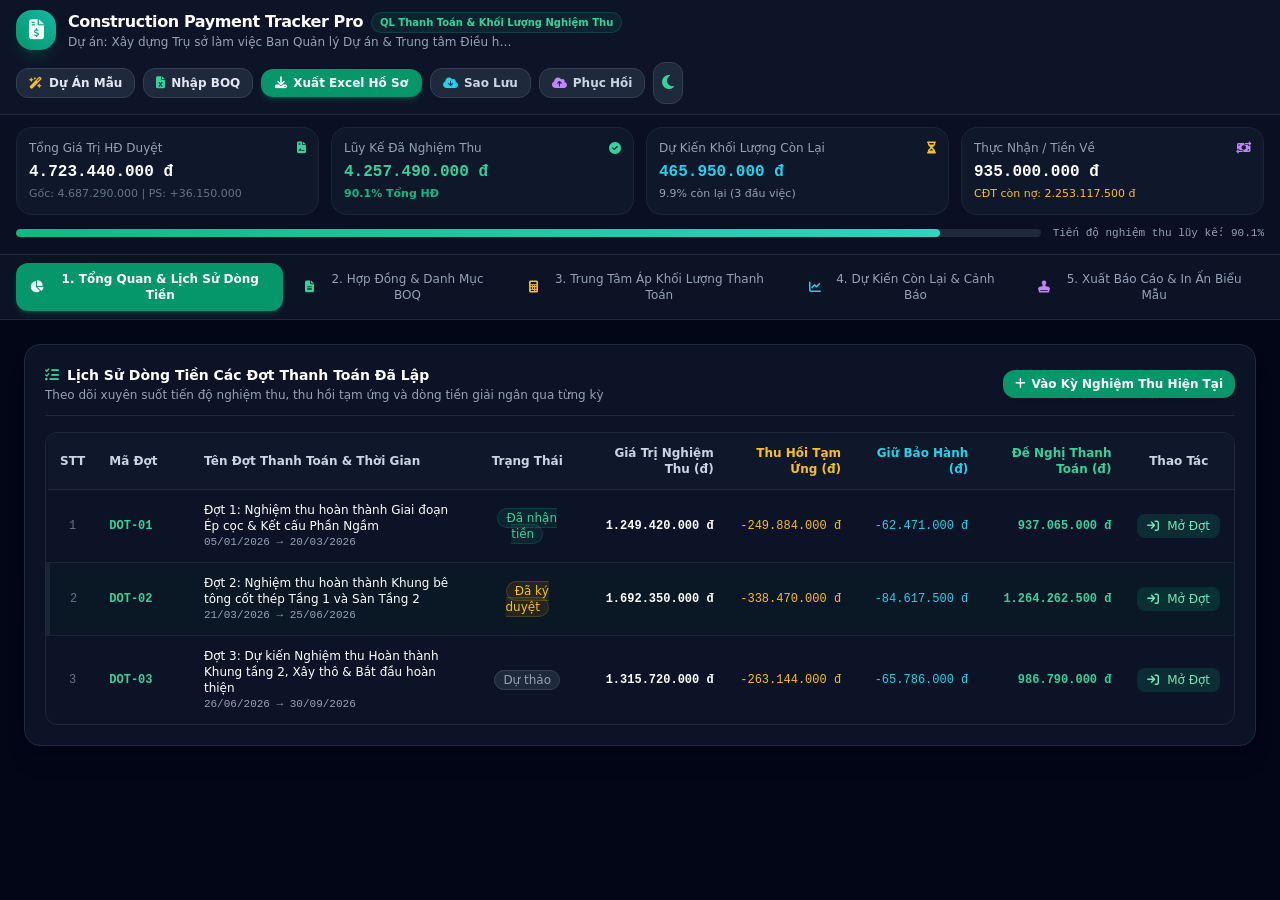
==== frontend/index.html @ e92fc6bf "Khoi tao ung dung Construction Payment Tracker Pro" ====
<!DOCTYPE html>
<html lang="vi" class="dark">
<head>
  <meta charset="UTF-8">
  <meta name="viewport" content="width=device-width, initial-scale=1.0">
  <title>Construction Payment Tracker Pro - Quản Lý Thanh Toán & Khối Lượng Nghiệm Thu</title>
  
  <!-- Offline Tailwind CSS -->
  <script src="./libs/tailwind.js"></script>
  <script>
    if (typeof tailwind !== 'undefined') {
      tailwind.config = {
        darkMode: 'class',
        theme: {
          extend: {
            colors: {
              brand: { 50: '#ecfdf5', 500: '#10b981', 600: '#059669', 700: '#047857' }
            }
          }
        }
      }
    }
  </script>

  <!-- Offline Font Awesome Icons -->
  <link rel="stylesheet" href="./libs/fontawesome/all.min.css">

  <!-- Offline SheetJS Library -->
  <script src="./libs/xlsx.full.min.js"></script>

  <!-- Custom Stylesheet -->
  <link rel="stylesheet" href="./css/style.css">
</head>
<body class="bg-slate-950 text-slate-100 min-h-screen flex flex-col font-sans antialiased selection:bg-emerald-500 selection:text-white">

  <!-- TOP HEADER -->
  <header class="bg-slate-900/90 border-b border-slate-800 px-4 py-2.5 flex flex-wrap items-center justify-between gap-3 sticky top-0 z-40 backdrop-blur-md">
    
    <!-- Left: Brand & Active Project -->
    <div class="flex items-center gap-3">
      <div class="w-10 h-10 rounded-2xl bg-gradient-to-tr from-emerald-600 to-teal-500 flex items-center justify-center text-white shadow-lg shadow-emerald-600/20">
        <i class="fa-solid fa-file-invoice-dollar text-xl"></i>
      </div>
      <div>
        <div class="flex items-center gap-2">
          <h1 class="text-sm sm:text-base font-extrabold text-white tracking-tight">Construction Payment Tracker Pro</h1>
          <span class="text-[10px] font-bold px-2 py-0.5 rounded-full bg-emerald-500/10 text-emerald-400 border border-emerald-500/20">QL Thanh Toán & Khối Lượng Nghiệm Thu</span>
        </div>
        <p id="header-project-name" class="text-xs text-slate-400 truncate max-w-xs sm:max-w-md">Dự án: Xây dựng Trụ sở làm việc Cơ quan 5 tầng</p>
      </div>
    </div>

    <!-- Right: Quick Actions -->
    <div class="flex items-center gap-2">
      <!-- Demo Data Reset -->
      <button id="btn-reset-demo" class="flex items-center gap-1.5 px-3 py-1.5 rounded-xl bg-slate-800 hover:bg-slate-700 text-slate-200 text-xs font-semibold border border-slate-700 transition" title="Nạp lại dự án mẫu chuẩn">
        <i class="fa-solid fa-wand-magic-sparkles text-amber-400"></i>
        <span class="hidden sm:inline">Dự Án Mẫu</span>
      </button>

      <!-- Import BOQ Excel -->
      <input type="file" id="input-boq-file" accept=".xlsx, .xls, .csv" class="hidden">
      <label for="input-boq-file" id="btn-open-boq" class="flex items-center gap-1.5 px-3 py-1.5 rounded-xl bg-slate-800 hover:bg-slate-700 text-slate-200 text-xs font-semibold border border-slate-700 transition cursor-pointer" title="Nạp BOQ từ Excel">
        <i class="fa-solid fa-file-excel text-emerald-400"></i>
        <span>Nhập BOQ</span>
      </label>

      <!-- Export Multi-Sheet Excel -->
      <button id="btn-export-full-excel" class="flex items-center gap-1.5 px-3.5 py-1.5 rounded-xl bg-emerald-600 hover:bg-emerald-500 text-white text-xs font-bold shadow-md shadow-emerald-600/25 transition" title="Xuất toàn bộ báo cáo thanh toán ra Excel đa sheet">
        <i class="fa-solid fa-download"></i>
        <span>Xuất Excel Hồ Sơ</span>
      </button>

      <!-- Backup JSON -->
      <button id="btn-backup-json" class="flex items-center gap-1.5 px-3 py-1.5 rounded-xl bg-slate-800 hover:bg-slate-700 text-slate-300 text-xs font-semibold border border-slate-700 transition" title="Sao lưu toàn bộ dữ liệu ra file JSON">
        <i class="fa-solid fa-cloud-arrow-down text-cyan-400"></i>
        <span class="hidden md:inline">Sao Lưu</span>
      </button>

      <!-- Restore JSON -->
      <input type="file" id="input-restore-json" accept=".json" class="hidden">
      <label for="input-restore-json" class="flex items-center gap-1.5 px-3 py-1.5 rounded-xl bg-slate-800 hover:bg-slate-700 text-slate-300 text-xs font-semibold border border-slate-700 transition cursor-pointer" title="Khôi phục dữ liệu từ file JSON">
        <i class="fa-solid fa-cloud-arrow-up text-purple-400"></i>
        <span class="hidden md:inline">Phục Hồi</span>
      </label>

      <!-- Theme Toggle -->
      <button id="btn-theme-toggle" class="p-2 rounded-xl bg-slate-800 border border-slate-700 text-slate-300 hover:text-white transition">
        <i id="theme-icon" class="fa-solid fa-moon text-emerald-400"></i>
      </button>
    </div>
  </header>

  <!-- KPI SUMMARY STRIP (ALWAYS VISIBLE FOR QUICK DECISION MAKING) -->
  <div class="bg-slate-900/60 border-b border-slate-800 px-4 py-3">
    <div class="max-w-[1600px] mx-auto grid grid-cols-2 md:grid-cols-4 gap-3 text-xs">
      
      <!-- KPI 1 -->
      <div class="p-3 rounded-2xl bg-slate-900 border border-slate-800/80">
        <div class="text-slate-400 flex items-center justify-between">
          <span>Tổng Giá Trị HĐ Duyệt</span>
          <i class="fa-solid fa-file-contract text-emerald-400"></i>
        </div>
        <div id="kpi-contract-total" class="text-sm sm:text-base font-extrabold text-white mt-1 font-mono">0 đ</div>
        <div id="kpi-contract-sub" class="text-[11px] text-slate-500 mt-0.5 truncate">Gốc: 0 | PS: 0</div>
      </div>

      <!-- KPI 2 -->
      <div class="p-3 rounded-2xl bg-slate-900 border border-slate-800/80">
        <div class="text-slate-400 flex items-center justify-between">
          <span>Lũy Kế Đã Nghiệm Thu</span>
          <i class="fa-solid fa-circle-check text-emerald-400"></i>
        </div>
        <div id="kpi-accepted-total" class="text-sm sm:text-base font-extrabold text-emerald-400 mt-1 font-mono">0 đ</div>
        <div id="kpi-accepted-pct" class="text-[11px] text-emerald-500 font-semibold mt-0.5">0.0% Tổng HĐ</div>
      </div>

      <!-- KPI 3 -->
      <div class="p-3 rounded-2xl bg-slate-900 border border-slate-800/80">
        <div class="text-slate-400 flex items-center justify-between">
          <span>Dự Kiến Khối Lượng Còn Lại</span>
          <i class="fa-solid fa-hourglass-half text-amber-400"></i>
        </div>
        <div id="kpi-remaining-total" class="text-sm sm:text-base font-extrabold text-cyan-400 mt-1 font-mono">0 đ</div>
        <div id="kpi-remaining-sub" class="text-[11px] text-slate-400 mt-0.5">0% còn lại</div>
      </div>

      <!-- KPI 4 -->
      <div class="p-3 rounded-2xl bg-slate-900 border border-slate-800/80">
        <div class="text-slate-400 flex items-center justify-between">
          <span>Thực Nhận / Tiền Về</span>
          <i class="fa-solid fa-money-bill-transfer text-purple-400"></i>
        </div>
        <div id="kpi-paid-total" class="text-sm sm:text-base font-extrabold text-white mt-1 font-mono">0 đ</div>
        <div id="kpi-debt-sub" class="text-[11px] text-amber-400 font-medium mt-0.5 truncate">CĐT còn nợ: 0 đ</div>
      </div>

    </div>

    <!-- Progress bar -->
    <div class="max-w-[1600px] mx-auto mt-2.5 flex items-center gap-3">
      <div class="flex-1 bg-slate-800 rounded-full h-2 overflow-hidden">
        <div id="progress-bar-accepted" class="bg-gradient-to-r from-emerald-500 to-teal-400 h-2 rounded-full transition-all duration-500" style="width: 0%"></div>
      </div>
      <span id="progress-bar-text" class="text-[11px] font-mono text-slate-400 whitespace-nowrap">Tiến độ nghiệm thu: 0.0%</span>
    </div>
  </div>

  <!-- NAVIGATION TABS -->
  <nav class="bg-slate-900/80 border-b border-slate-800 px-4 py-2 flex items-center gap-2 overflow-x-auto text-xs font-medium sticky top-[57px] z-30 backdrop-blur-md">
    <button class="nav-tab active px-3.5 py-2 rounded-xl flex items-center gap-2 bg-emerald-600 text-white font-bold shadow-md shadow-emerald-600/25 transition" data-tab="tab-dashboard">
      <i class="fa-solid fa-chart-pie"></i>
      <span>1. Tổng Quan & Lịch Sử Dòng Tiền</span>
    </button>
    <button class="nav-tab px-3.5 py-2 rounded-xl text-slate-400 hover:text-white flex items-center gap-2 transition hover:bg-slate-800" data-tab="tab-contract">
      <i class="fa-solid fa-file-lines text-emerald-400"></i>
      <span>2. Hợp Đồng & Danh Mục BOQ</span>
    </button>
    <button class="nav-tab px-3.5 py-2 rounded-xl text-slate-400 hover:text-white flex items-center gap-2 transition hover:bg-slate-800" data-tab="tab-payment">
      <i class="fa-solid fa-calculator text-amber-400"></i>
      <span>3. Trung Tâm Áp Khối Lượng Thanh Toán</span>
    </button>
    <button class="nav-tab px-3.5 py-2 rounded-xl text-slate-400 hover:text-white flex items-center gap-2 transition hover:bg-slate-800" data-tab="tab-remaining">
      <i class="fa-solid fa-chart-line text-cyan-400"></i>
      <span>4. Dự Kiến Còn Lại & Cảnh Báo</span>
    </button>
    <button class="nav-tab px-3.5 py-2 rounded-xl text-slate-400 hover:text-white flex items-center gap-2 transition hover:bg-slate-800" data-tab="tab-export">
      <i class="fa-solid fa-stamp text-purple-400"></i>
      <span>5. Xuất Báo Cáo & In Ấn Biểu Mẫu</span>
    </button>
  </nav>

  <!-- MAIN TAB CONTENT CONTAINER -->
  <main class="flex-1 max-w-[1600px] w-full mx-auto p-4 sm:p-6 overflow-y-auto space-y-6">
    <!-- ==================== TAB 1: TỔNG QUAN & LỊCH SỬ DÒNG TIỀN ==================== -->
    <section id="tab-dashboard" class="tab-content space-y-6">
      <div class="p-5 rounded-2xl bg-slate-900/80 border border-slate-800 shadow-xl space-y-4">
        <div class="flex flex-col sm:flex-row sm:items-center justify-between gap-3 border-b border-slate-800 pb-3">
          <div>
            <h2 class="text-sm font-bold text-white flex items-center gap-2">
              <i class="fa-solid fa-list-check text-emerald-400"></i>
              Lịch Sử Dòng Tiền Các Đợt Thanh Toán Đã Lập
            </h2>
            <p class="text-xs text-slate-400 mt-0.5">Theo dõi xuyên suốt tiến độ nghiệm thu, thu hồi tạm ứng và dòng tiền giải ngân qua từng kỳ</p>
          </div>
          <div class="flex items-center gap-2 text-xs">
            <button onclick="switchTab('tab-payment')" class="px-3 py-1.5 rounded-xl bg-emerald-600 hover:bg-emerald-500 text-white font-semibold transition flex items-center gap-1.5 shadow">
              <i class="fa-solid fa-plus"></i>
              <span>Vào Kỳ Nghiệm Thu Hiện Tại</span>
            </button>
          </div>
        </div>

        <div class="overflow-x-auto rounded-xl border border-slate-800">
          <table class="w-full text-left text-xs border-collapse">
            <thead class="bg-slate-900 text-slate-300 font-semibold border-b border-slate-800">
              <tr>
                <th class="p-3 text-center w-10">STT</th>
                <th class="p-3 w-24">Mã Đợt</th>
                <th class="p-3 min-w-[280px]">Tên Đợt Thanh Toán & Thời Gian</th>
                <th class="p-3 text-center w-28">Trạng Thái</th>
                <th class="p-3 text-right w-36">Giá Trị Nghiệm Thu (đ)</th>
                <th class="p-3 text-right w-32 text-amber-400">Thu Hồi Tạm Ứng (đ)</th>
                <th class="p-3 text-right w-32 text-cyan-400">Giữ Bảo Hành (đ)</th>
                <th class="p-3 text-right w-36 text-emerald-400 font-bold">Đề Nghị Thanh Toán (đ)</th>
                <th class="p-3 text-center w-28">Thao Tác</th>
              </tr>
            </thead>
            <tbody id="dashboard-milestones-body" class="divide-y divide-slate-800/80 text-slate-200">
              <!-- Rendered dynamically -->
            </tbody>
          </table>
        </div>
      </div>
    </section>

    <!-- ==================== TAB 2: HỢP ĐỒNG & DANH MỤC BOQ ==================== -->
    <section id="tab-contract" class="tab-content space-y-6 hidden">
      
      <!-- Project Info Card -->
      <div class="p-5 rounded-2xl bg-slate-900/80 border border-slate-800 shadow-xl space-y-4">
        <div class="flex items-center justify-between border-b border-slate-800 pb-3">
          <h2 class="text-sm font-bold text-white flex items-center gap-2">
            <i class="fa-solid fa-building-circle-check text-emerald-400"></i>
            Thông Tin Hợp Đồng & Điều Kiện Thanh Toán
          </h2>
          <span class="text-[11px] text-slate-400">Mẫu chuẩn theo Nghị định 99/2021/NĐ-CP & Quản lý HĐ Xây dựng</span>
        </div>

        <div class="grid grid-cols-1 md:grid-cols-2 lg:grid-cols-4 gap-4 text-xs">
          <div>
            <label class="block text-slate-400 mb-1">Tên Công Trình / Dự Án <span class="text-rose-400">*</span></label>
            <input type="text" id="proj-name" class="w-full bg-slate-800 border border-slate-700 rounded-xl px-3 py-2 text-white font-medium focus:outline-none focus:border-emerald-500">
          </div>
          <div>
            <label class="block text-slate-400 mb-1">Mã Dự Án / Mã Hiệu</label>
            <input type="text" id="proj-code" class="w-full bg-slate-800 border border-slate-700 rounded-xl px-3 py-2 text-white font-mono focus:outline-none focus:border-emerald-500">
          </div>
          <div>
            <label class="block text-slate-400 mb-1">Gói Thầu Thi Công</label>
            <input type="text" id="proj-package" class="w-full bg-slate-800 border border-slate-700 rounded-xl px-3 py-2 text-white focus:outline-none focus:border-emerald-500">
          </div>
          <div>
            <label class="block text-slate-400 mb-1">Chủ Đầu Tư / Ban QLDA</label>
            <input type="text" id="proj-investor" class="w-full bg-slate-800 border border-slate-700 rounded-xl px-3 py-2 text-white focus:outline-none focus:border-emerald-500">
          </div>
          <div>
            <label class="block text-slate-400 mb-1">Nhà Thầu Thi Công</label>
            <input type="text" id="proj-contractor" class="w-full bg-slate-800 border border-slate-700 rounded-xl px-3 py-2 text-white focus:outline-none focus:border-emerald-500">
          </div>
          <div>
            <label class="block text-slate-400 mb-1">Đơn Vị Tư Vấn Giám Sát</label>
            <input type="text" id="proj-supervision" class="w-full bg-slate-800 border border-slate-700 rounded-xl px-3 py-2 text-white focus:outline-none focus:border-emerald-500">
          </div>
          <div>
            <label class="block text-slate-400 mb-1">Số Hợp Đồng & Ngày Ký</label>
            <input type="text" id="proj-contract-no" class="w-full bg-slate-800 border border-slate-700 rounded-xl px-3 py-2 text-white font-medium focus:outline-none focus:border-emerald-500">
          </div>
          <div class="grid grid-cols-2 gap-2">
            <div>
              <label class="block text-slate-400 mb-1">% Tạm Ứng HĐ</label>
              <div class="relative">
                <input type="number" id="proj-advance-pct" class="w-full bg-slate-800 border border-slate-700 rounded-xl px-3 py-2 text-white font-mono focus:outline-none focus:border-emerald-500">
                <span class="absolute right-2.5 top-2 text-slate-500">%</span>
              </div>
            </div>
            <div>
              <label class="block text-slate-400 mb-1">% Giữ Bảo Hành</label>
              <div class="relative">
                <input type="number" id="proj-retention-pct" class="w-full bg-slate-800 border border-slate-700 rounded-xl px-3 py-2 text-white font-mono focus:outline-none focus:border-emerald-500">
                <span class="absolute right-2.5 top-2 text-slate-500">%</span>
              </div>
            </div>
          </div>
        </div>

        <div class="pt-2 border-t border-slate-800/80 grid grid-cols-1 md:grid-cols-2 gap-4 text-xs">
          <div>
            <label class="block text-slate-400 mb-1">Tổng Số Tiền Đã Tạm Ứng (VNĐ) - Dùng để theo dõi mức thu hồi còn lại:</label>
            <input type="number" id="proj-advance-amount" class="w-full bg-slate-800 border border-slate-700 rounded-xl px-3 py-2 text-amber-300 font-mono font-bold focus:outline-none focus:border-amber-500">
          </div>
          <div class="flex items-end">
            <p class="text-[11px] text-slate-400 italic">
              <i class="fa-solid fa-circle-info text-emerald-400 mr-1"></i> Số liệu được tự động lưu sau mỗi lần bạn chỉnh sửa.
            </p>
          </div>
        </div>
      </div>

      <!-- Drag & Drop Upload Excel BOQ -->
      <input type="file" id="input-boq-dropzone" accept=".xlsx, .xls, .csv" class="hidden">
      <label for="input-boq-dropzone" id="dropzone-boq" class="block p-5 rounded-2xl bg-gradient-to-r from-slate-900 to-slate-900/80 border-2 border-dashed border-slate-700 hover:border-emerald-500 transition shadow-lg text-center cursor-pointer group">
        <div class="flex items-center justify-center gap-3">
          <div class="w-10 h-10 rounded-xl bg-emerald-500/10 text-emerald-400 flex items-center justify-center group-hover:scale-110 transition pointer-events-none">
            <i class="fa-solid fa-file-excel text-xl"></i>
          </div>
          <div class="text-left pointer-events-none">
            <h3 class="text-xs sm:text-sm font-bold text-white">Nạp Danh Mục Dự Toán / Bảng Giá Hợp Đồng (BOQ) Từ File Excel</h3>
            <p class="text-[11px] text-slate-400">Bấm vào đây hoặc kéo thả file Excel (.xlsx, .xls, .csv) để tự động nhận diện cột</p>
          </div>
        </div>
      </label>

      <!-- BOQ Items Table Card -->
      <div class="p-5 rounded-2xl bg-slate-900/80 border border-slate-800 shadow-xl space-y-4">
        <div class="flex flex-col sm:flex-row sm:items-center justify-between gap-3">
          <div>
            <h2 class="text-sm font-bold text-white flex items-center gap-2">
              <i class="fa-solid fa-list-ol text-emerald-400"></i>
              Bảng Danh Mục Khối Lượng Hợp Đồng & Phát Sinh (BOQ)
            </h2>
            <p class="text-xs text-slate-400 mt-0.5">Bạn có thể chỉnh sửa trực tiếp tên, khối lượng và đơn giá ngay trong bảng</p>
          </div>

          <div class="flex items-center gap-2 text-xs">
            <button id="btn-add-boq-item" class="px-3.5 py-1.5 rounded-xl bg-emerald-600 hover:bg-emerald-500 text-white font-bold transition flex items-center gap-1.5 shadow-md shadow-emerald-600/20">
              <i class="fa-solid fa-plus"></i> Thêm Đầu Việc
            </button>
            <span class="px-3 py-1.5 rounded-xl bg-slate-800 border border-slate-700 text-slate-300 font-mono">
              Tổng Giá Trị HĐ Duyệt: <strong id="stat-boq-grand-total" class="text-emerald-400 font-bold">0 đ</strong>
            </span>
          </div>
        </div>

        <!-- BOQ Table -->
        <div class="overflow-x-auto rounded-xl border border-slate-800 max-h-[500px]">
          <table class="w-full text-left text-xs border-collapse">
            <thead class="bg-slate-900 text-slate-300 font-semibold sticky top-0 z-10 border-b border-slate-800">
              <tr>
                <th class="p-2.5 text-center w-10">STT</th>
                <th class="p-2.5 w-24">Mã Hiệu</th>
                <th class="p-2.5 min-w-[280px]">Nội Dung Công Tác Xây Dựng</th>
                <th class="p-2.5 text-center w-16">ĐVT</th>
                <th class="p-2.5 text-right w-24">KL Gốc</th>
                <th class="p-2.5 text-right w-24 text-amber-400">Phát Sinh (+/-)</th>
                <th class="p-2.5 text-right w-28 text-emerald-400">KL Duyệt</th>
                <th class="p-2.5 text-right w-32">Đơn Giá HĐ (đ)</th>
                <th class="p-2.5 text-right w-36">Thành Tiền HĐ (đ)</th>
                <th class="p-2.5 text-center w-14">Xóa</th>
              </tr>
            </thead>
            <tbody id="boq-table-body" class="divide-y divide-slate-800/80 text-slate-200">
              <!-- Rendered dynamically -->
            </tbody>
          </table>
        </div>
      </div>

    </section>

    <!-- ==================== TAB 3: TRUNG TÂM THANH TOÁN & ÁP KHỐI LƯỢNG ==================== -->
    <section id="tab-payment" class="tab-content space-y-6 hidden">
      
      <!-- Milestone Control Hub -->
      <div class="p-5 rounded-2xl bg-gradient-to-r from-slate-900 to-slate-900/90 border border-slate-800 shadow-xl space-y-4">
        <div class="flex flex-col sm:flex-row sm:items-center justify-between gap-3 border-b border-slate-800 pb-3">
          <div class="flex items-center gap-3">
            <div>
              <label class="block text-[11px] text-slate-400 font-semibold mb-1">Chọn Đợt Thanh Toán:</label>
              <select id="select-active-milestone" class="bg-slate-800 border border-slate-700 rounded-xl px-3 py-2 text-white font-bold text-xs focus:outline-none focus:border-amber-500 max-w-sm sm:max-w-md truncate">
                <!-- Rendered dynamically -->
              </select>
            </div>
            <div class="flex items-end gap-1.5 pt-4">
              <button id="btn-add-milestone" class="px-3 py-2 rounded-xl bg-amber-500 hover:bg-amber-400 text-slate-950 font-bold text-xs shadow-md transition flex items-center gap-1.5" title="Tạo đợt thanh toán mới">
                <i class="fa-solid fa-plus"></i> Tạo Đợt Mới
              </button>
              <button id="btn-delete-milestone" class="px-2.5 py-2 rounded-xl bg-slate-800 hover:bg-rose-900/40 text-slate-400 hover:text-rose-400 text-xs border border-slate-700 transition" title="Xóa đợt hiện tại">
                <i class="fa-regular fa-trash-can"></i>
              </button>
            </div>
          </div>

          <div class="flex items-center gap-2 text-xs">
            <button id="btn-auto-fill-remaining" class="px-3 py-2 rounded-xl bg-slate-800 hover:bg-slate-700 text-slate-300 font-semibold border border-slate-700 transition" title="Tự động áp toàn bộ khối lượng còn lại vào đợt này">
              <i class="fa-solid fa-bolt text-amber-400 mr-1"></i> Áp 100% KL Còn Lại
            </button>
            <button id="btn-clear-period-quantities" class="px-3 py-2 rounded-xl bg-slate-800 hover:bg-slate-700 text-slate-400 hover:text-white border border-slate-700 transition" title="Xóa trắng số liệu kỳ này">
              <i class="fa-solid fa-eraser mr-1"></i> Xóa Trắng Kỳ Này
            </button>
          </div>
        </div>

        <!-- Milestone Configuration Fields -->
        <div class="grid grid-cols-1 sm:grid-cols-2 lg:grid-cols-6 gap-3 text-xs">
          <div class="lg:col-span-2">
            <label class="block text-slate-400 mb-1">Tên Đợt Thanh Toán</label>
            <input type="text" id="ms-name" class="w-full bg-slate-800 border border-slate-700 rounded-xl px-3 py-2 text-white font-semibold focus:outline-none focus:border-amber-500">
          </div>
          <div>
            <label class="block text-slate-400 mb-1">Mã Đợt (VD: DOT-01)</label>
            <input type="text" id="ms-code" class="w-full bg-slate-800 border border-slate-700 rounded-xl px-3 py-2 text-emerald-400 font-mono font-bold focus:outline-none focus:border-amber-500">
          </div>
          <div>
            <label class="block text-slate-400 mb-1">Từ Ngày</label>
            <input type="date" id="ms-start-date" class="w-full bg-slate-800 border border-slate-700 rounded-xl px-3 py-2 text-white focus:outline-none focus:border-amber-500">
          </div>
          <div>
            <label class="block text-slate-400 mb-1">Đến Ngày (Chốt Nghiệm Thu)</label>
            <input type="date" id="ms-end-date" class="w-full bg-slate-800 border border-slate-700 rounded-xl px-3 py-2 text-amber-300 font-bold focus:outline-none focus:border-amber-500">
          </div>
          <div>
            <label class="block text-slate-400 mb-1">Trạng Thái Hồ Sơ</label>
            <select id="ms-status" class="w-full bg-slate-800 border border-slate-700 rounded-xl px-3 py-2 text-white font-medium focus:outline-none focus:border-amber-500">
              <option value="draft">Dự Thảo</option>
              <option value="inspected">Đã Nghiệm Thu</option>
              <option value="approved">Đã Ký Duyệt Hồ Sơ</option>
              <option value="paid">Đã Giải Ngân / Nhận Tiền</option>
            </select>
          </div>
        </div>
      </div>

      <!-- Overrun Warning Banner (Dynamic) -->
      <div id="banner-overrun-warning" class="p-4 rounded-2xl bg-rose-950/40 border border-rose-500/50 shadow-lg hidden flex items-center justify-between gap-3 text-xs">
        <div class="flex items-center gap-3">
          <div class="w-9 h-9 rounded-xl bg-rose-500/20 text-rose-400 flex items-center justify-center text-lg">
            <i class="fa-solid fa-triangle-exclamation"></i>
          </div>
          <div>
            <h4 class="font-bold text-white">CẢNH BÁO: PHÁT HIỆN <span id="text-overrun-count" class="text-rose-400">0</span> CÔNG TÁC VƯỢT KHỐI LƯỢNG HỢP ĐỒNG!</h4>
            <p class="text-slate-300 text-[11px] mt-0.5">Tổng giá trị khối lượng vượt hạn mức: <strong id="text-overrun-amount" class="text-rose-400 font-mono">0 đ</strong>. Vui lòng kiểm tra lại số liệu hoặc lập Phụ lục hợp đồng bổ sung.</p>
          </div>
        </div>
        <button onclick="switchTab('tab-remaining')" class="px-3 py-1.5 rounded-xl bg-rose-600 hover:bg-rose-500 text-white font-semibold transition shrink-0">
          Xem Danh Sách Vượt
        </button>
      </div>

      <!-- Core Payment Table Card -->
      <div class="p-5 rounded-2xl bg-slate-900/80 border border-slate-800 shadow-xl space-y-4">
        <div class="flex flex-col sm:flex-row sm:items-center justify-between gap-3">
          <div>
            <h2 class="text-sm font-bold text-white flex items-center gap-2">
              <i class="fa-solid fa-calculator text-emerald-400"></i>
              Bảng Áp Khối Lượng Nghiệm Thu & Tính Toán Dòng Tiền Kỳ Này
            </h2>
            <p class="text-xs text-slate-400 mt-0.5">Nhập số lượng thực hiện tại cột màu vàng ➔ Lũy kế, Khối lượng còn lại và Thành tiền sẽ tự động cập nhật</p>
          </div>
        </div>

        <div class="overflow-x-auto rounded-xl border border-slate-800 max-h-[550px]">
          <table class="w-full text-left text-xs border-collapse">
            <thead class="bg-slate-900 text-slate-300 font-semibold sticky top-0 z-10 border-b border-slate-800">
              <tr>
                <th class="p-2 text-center w-8">STT</th>
                <th class="p-2 w-20">Mã Hiệu</th>
                <th class="p-2 min-w-[240px]">Nội Dung Công Việc</th>
                <th class="p-2 text-center w-14">ĐVT</th>
                <th class="p-2 text-right w-24 text-slate-400">KL HĐ Duyệt</th>
                <th class="p-2 text-right w-24 text-slate-400 bg-slate-900/60">Lũy Kế Trước</th>
                <th class="p-2 text-right w-28 bg-amber-500/10 text-amber-300 border-x border-amber-500/30 font-bold">KL KỲ NÀY</th>
                <th class="p-2 text-right w-28 text-emerald-400">Lũy Kế Hết Kỳ</th>
                <th class="p-2 text-right w-24 text-slate-300 bg-slate-900/60">KL CÒN LẠI</th>
                <th class="p-2 text-right w-28 text-slate-400">Đơn Giá HĐ (đ)</th>
                <th class="p-2 text-right w-32 text-emerald-400 font-bold">Thành Tiền Kỳ Này (đ)</th>
                <th class="p-2 text-right w-32 text-cyan-300 font-bold">Giá Trị Còn Lại (đ)</th>
                <th class="p-2 text-center w-24">Cảnh Báo</th>
              </tr>
            </thead>
            <tbody id="payment-table-body" class="divide-y divide-slate-800/80 text-slate-200">
              <!-- Rendered dynamically -->
            </tbody>
          </table>
        </div>

        <!-- Financial Deductions Summary Bar (Chuẩn Nghiệp Vụ Kho Bạc / NĐ 99) -->
        <div class="p-5 rounded-2xl bg-gradient-to-r from-slate-900 via-slate-800/60 to-slate-900 border border-slate-700/80 space-y-4">
          <div class="flex items-center justify-between border-b border-slate-700/60 pb-2">
            <h3 class="text-xs font-bold uppercase tracking-wider text-emerald-400 flex items-center gap-1.5">
              <i class="fa-solid fa-coins"></i> Bảng Khấu Trừ & Đề Nghị Thanh Toán Đợt
            </h3>
            <span id="disp-debt-milestone" class="text-xs font-mono text-slate-300">CĐT đã trả: 0 đ | Còn nợ đợt này: 0 đ</span>
          </div>

          <div class="grid grid-cols-2 sm:grid-cols-3 lg:grid-cols-5 gap-3 text-xs">
            
            <div class="p-3 rounded-xl bg-slate-900/80 border border-slate-800">
              <span class="text-slate-400 block mb-1">1. Giá Trị Nghiệm Thu:</span>
              <div id="sum-period-gross" class="text-sm font-bold text-white font-mono">0 đ</div>
            </div>

            <div class="p-3 rounded-xl bg-slate-900/80 border border-slate-800">
              <div class="flex items-center justify-between mb-1">
                <span class="text-slate-400">2. Thu Hồi Tạm Ứng:</span>
                <div class="flex items-center gap-1">
                  <input type="number" id="ms-adv-rate" class="w-10 bg-slate-800 border border-slate-700 rounded px-1 text-center text-amber-400 font-mono text-[11px]" value="20">%
                </div>
              </div>
              <div id="sum-period-advance" class="text-sm font-bold text-amber-400 font-mono">0 đ</div>
            </div>

            <div class="p-3 rounded-xl bg-slate-900/80 border border-slate-800">
              <div class="flex items-center justify-between mb-1">
                <span class="text-slate-400">3. Giữ Bảo Hành:</span>
                <div class="flex items-center gap-1">
                  <input type="number" id="ms-ret-rate" class="w-10 bg-slate-800 border border-slate-700 rounded px-1 text-center text-cyan-400 font-mono text-[11px]" value="5">%
                </div>
              </div>
              <div id="sum-period-retention" class="text-sm font-bold text-cyan-400 font-mono">0 đ</div>
            </div>

            <div class="p-3 rounded-xl bg-slate-900/80 border border-slate-800">
              <span class="text-slate-400 block mb-1">4. Giảm Trừ Khác (đ):</span>
              <input type="number" id="ms-other-deductions" class="w-full bg-slate-800 border border-slate-700 rounded px-2 py-0.5 text-rose-400 font-mono font-bold text-xs" value="0">
              <div id="sum-period-other" class="text-[11px] text-slate-500 font-mono mt-1">-0 đ</div>
            </div>

            <div class="p-3 rounded-xl bg-emerald-950/40 border border-emerald-500/40 col-span-2 sm:col-span-1">
              <span class="text-emerald-300 font-bold block mb-1 uppercase text-[11px]">5. THỰC NHẬN KỲ NÀY:</span>
              <div id="sum-period-net" class="text-base font-extrabold text-emerald-400 font-mono">0 đ</div>
            </div>

          </div>

          <!-- Payment Receipt Recording -->
          <div class="pt-2 border-t border-slate-800/80 flex flex-wrap items-center justify-between gap-3 text-xs">
            <div class="flex items-center gap-2">
              <label class="text-slate-400">Số tiền CĐT đã chuyển khoản vào tài khoản (đ):</label>
              <input type="number" id="ms-paid-amount" class="w-44 bg-slate-800 border border-slate-700 rounded-lg px-2.5 py-1 text-white font-mono font-bold" value="0">
            </div>
            <div class="text-[11px] text-slate-400 italic">
              Khi CĐT chuyển tiền, bạn nhập vào đây để hệ thống tự động ghi nhận công nợ còn lại.
            </div>
          </div>

        </div>
      </div>

    </section>
    <!-- ==================== TAB 4: DỰ KIẾN CÒN LẠI & CẢNH BÁO ==================== -->
    <section id="tab-remaining" class="tab-content space-y-6 hidden">
      
      <!-- Summary Card -->
      <div class="p-5 rounded-2xl bg-slate-900/80 border border-slate-800 shadow-xl space-y-2">
        <div class="flex items-center gap-2">
          <div class="w-8 h-8 rounded-lg bg-cyan-500/20 text-cyan-400 flex items-center justify-center">
            <i class="fa-solid fa-hourglass-half"></i>
          </div>
          <h2 class="text-sm font-bold text-white">Bảng Phân Tích & Dự Báo Khối Lượng Chưa Nghiệm Thu</h2>
        </div>
        <p id="remaining-summary-text" class="text-xs text-slate-300 leading-relaxed"></p>
      </div>

      <!-- Overrun Analysis Card (Alert) -->
      <div id="card-overrun-analysis" class="p-5 rounded-2xl bg-rose-950/20 border border-rose-500/40 shadow-xl space-y-3 hidden">
        <div class="flex items-center gap-2 text-rose-400">
          <i class="fa-solid fa-triangle-exclamation text-base"></i>
          <h3 class="text-sm font-bold">Danh Mục Công Tác Đã Nghiệm Thu Vượt Khối Lượng Hợp Đồng</h3>
        </div>
        <p class="text-xs text-slate-300">Các công việc dưới đây có lũy kế nghiệm thu lớn hơn khối lượng duyệt. Bạn cần rà soát để kịp thời ký Phụ lục bổ sung giá trị thanh toán.</p>
        
        <div class="overflow-x-auto rounded-xl border border-rose-500/30">
          <table class="w-full text-left text-xs border-collapse">
            <thead class="bg-rose-950/40 text-rose-300 font-semibold border-b border-rose-500/30">
              <tr>
                <th class="p-2.5 text-center w-10">STT</th>
                <th class="p-2.5 w-24">Mã Hiệu</th>
                <th class="p-2.5 min-w-[260px]">Nội Dung Công Tác</th>
                <th class="p-2.5 text-center w-16">ĐVT</th>
                <th class="p-2.5 text-right w-24">KL HĐ Duyệt</th>
                <th class="p-2.5 text-right w-24">Lũy Kế Đã NT</th>
                <th class="p-2.5 text-right w-28 text-rose-400 font-bold">Khối Lượng Vượt</th>
                <th class="p-2.5 text-right w-36 text-rose-400 font-bold">Giá Trị Vượt (đ)</th>
                <th class="p-2.5 text-center w-28">Giải Pháp</th>
              </tr>
            </thead>
            <tbody id="overrun-items-body" class="divide-y divide-rose-500/20 font-mono">
              <!-- Rendered dynamically -->
            </tbody>
          </table>
        </div>
      </div>

      <!-- Remaining Items Table (Sorted by Highest Value Descending) -->
      <div class="p-5 rounded-2xl bg-slate-900/80 border border-slate-800 shadow-xl space-y-4">
        <div class="flex flex-col sm:flex-row sm:items-center justify-between gap-3 border-b border-slate-800 pb-3">
          <div>
            <h2 class="text-sm font-bold text-white flex items-center gap-2">
              <i class="fa-solid fa-arrow-down-wide-short text-amber-400"></i>
              Bảng Chi Tiết Công Tác Còn Lại (Xếp Theo Giá Trị Từ Cao Xuống Thấp)
            </h2>
            <p class="text-xs text-slate-400 mt-0.5">Giúp kỹ sư QS và Chỉ huy trưởng nắm bắt những đầu việc "nặng tiền" nhất để tập trung thi công và nghiệm thu</p>
          </div>
        </div>

        <div class="overflow-x-auto rounded-xl border border-slate-800 max-h-[500px]">
          <table class="w-full text-left text-xs border-collapse">
            <thead class="bg-slate-900 text-slate-300 font-semibold sticky top-0 z-10 border-b border-slate-800">
              <tr>
                <th class="p-2.5 text-center w-10">STT</th>
                <th class="p-2.5 w-24">Mã Hiệu</th>
                <th class="p-2.5 min-w-[280px]">Nội Dung Công Tác</th>
                <th class="p-2.5 text-center w-16">ĐVT</th>
                <th class="p-2.5 text-right w-24 text-slate-400">KL HĐ</th>
                <th class="p-2.5 text-right w-24 text-slate-400 bg-slate-900/60">Đã Nghiệm Thu</th>
                <th class="p-2.5 text-right w-28 text-amber-300 font-bold">KL CÒN LẠI</th>
                <th class="p-2.5 text-right w-28 text-slate-400">Đơn Giá HĐ (đ)</th>
                <th class="p-2.5 text-right w-36 text-cyan-400 font-bold">GIÁ TRỊ CÒN LẠI (đ)</th>
                <th class="p-2.5 text-center w-32">% Còn Lại</th>
              </tr>
            </thead>
            <tbody id="remaining-table-body" class="divide-y divide-slate-800/80 text-slate-200">
              <!-- Rendered dynamically -->
            </tbody>
          </table>
        </div>
      </div>

    </section>

    <!-- ==================== TAB 5: XUẤT HỒ SƠ & IN ẤN ==================== -->
    <section id="tab-export" class="tab-content space-y-6 hidden">
      
      <!-- Document Selection Toolbar -->
      <div class="p-5 rounded-2xl bg-slate-900/80 border border-slate-800 shadow-xl flex flex-wrap items-center justify-between gap-3">
        <div class="flex items-center gap-2">
          <span class="text-xs text-slate-400 font-medium">Chọn biểu mẫu in:</span>
          <button id="btn-doc-pl03a" class="px-3.5 py-1.5 rounded-xl bg-emerald-600 text-white font-bold text-xs shadow transition">
            <i class="fa-solid fa-file-contract mr-1"></i> 1. Phụ Lục 03.a (Khối Lượng Hoàn Thành)
          </button>
          <button id="btn-doc-statement" class="px-3.5 py-1.5 rounded-xl bg-slate-800 text-slate-300 font-medium text-xs hover:bg-slate-700 transition">
            <i class="fa-solid fa-stamp mr-1"></i> 2. Giấy Đề Nghị Thanh Toán
          </button>
        </div>

        <div class="flex items-center gap-2">
          <button id="btn-print-doc" class="px-4 py-2 rounded-xl bg-emerald-600 hover:bg-emerald-500 text-white font-bold text-xs shadow-md shadow-emerald-600/25 transition flex items-center gap-1.5">
            <i class="fa-solid fa-print"></i> In Ngay Biểu Mẫu Này (A4)
          </button>
        </div>
      </div>

      <!-- Printable A4 Preview Sheet -->
      <div class="flex justify-center bg-slate-950 p-4 sm:p-8 rounded-2xl border border-slate-800 overflow-x-auto">
        <div id="printable-canvas" class="bg-white text-black p-8 sm:p-12 w-full max-w-[950px] shadow-2xl rounded font-serif text-[12px] leading-relaxed min-h-[1050px]">
          <!-- Rendered dynamically -->
        </div>
      </div>

    </section>

  </main>

  <!-- MODAL: SMART EXCEL BOQ MAPPER -->
  <div id="modal-boq-mapper" class="fixed inset-0 bg-black/80 backdrop-blur-sm z-50 flex items-center justify-center p-4 hidden">
    <div class="bg-slate-900 border border-slate-700 rounded-2xl shadow-2xl max-w-4xl w-full max-h-[90vh] flex flex-col overflow-hidden">
      
      <!-- Modal Header -->
      <div class="p-4 border-b border-slate-800 flex items-center justify-between">
        <div class="flex items-center gap-2">
          <div class="w-8 h-8 rounded-lg bg-emerald-500/20 text-emerald-400 flex items-center justify-center">
            <i class="fa-solid fa-file-excel text-base"></i>
          </div>
          <div>
            <h3 class="text-sm font-bold text-white">Khớp Cột Dữ Liệu Excel BOQ</h3>
            <p id="modal-filename-text" class="text-[11px] text-slate-400">File: du_toan.xlsx</p>
          </div>
        </div>
        <button id="btn-close-boq-modal" class="text-slate-400 hover:text-white p-1 rounded-lg hover:bg-slate-800 transition">
          <i class="fa-solid fa-xmark text-base"></i>
        </button>
      </div>

      <!-- Modal Body -->
      <div class="p-5 space-y-4 overflow-y-auto flex-1 text-xs">
        
        <div class="grid grid-cols-1 sm:grid-cols-3 gap-3 p-3.5 rounded-xl bg-slate-800/60 border border-slate-700">
          <div>
            <label class="block text-slate-300 font-semibold mb-1">Chọn Sheet Dữ Liệu:</label>
            <select id="modal-select-sheet" class="w-full bg-slate-900 border border-slate-700 rounded-lg px-2.5 py-1.5 text-white font-medium focus:outline-none focus:border-emerald-500"></select>
          </div>
          <div>
            <label class="block text-slate-300 font-semibold mb-1">Dòng bắt đầu lấy đầu việc:</label>
            <input type="number" id="modal-start-row" min="1" value="2" class="w-full bg-slate-900 border border-slate-700 rounded-lg px-2.5 py-1.5 text-white font-mono focus:outline-none focus:border-emerald-500">
          </div>
          <div class="flex items-end">
            <div class="text-[11px] text-amber-300 bg-amber-500/10 border border-amber-500/20 p-2 rounded-lg w-full">
              <i class="fa-solid fa-circle-info mr-1"></i> Tự động nhận diện cột thông minh.
            </div>
          </div>
        </div>

        <div class="grid grid-cols-2 sm:grid-cols-5 gap-2.5 font-medium">
          <div>
            <label class="block text-slate-400 mb-1">Cột Mã Hiệu:</label>
            <select id="map-col-code" class="w-full bg-slate-800 border border-slate-700 rounded-lg px-2 py-1.5 text-emerald-400 font-mono"></select>
          </div>
          <div>
            <label class="block text-slate-400 mb-1">Cột Tên Công Việc <span class="text-rose-400">*</span>:</label>
            <select id="map-col-name" class="w-full bg-slate-800 border border-slate-700 rounded-lg px-2 py-1.5 text-white font-medium"></select>
          </div>
          <div>
            <label class="block text-slate-400 mb-1">Cột Đơn Vị Tính:</label>
            <select id="map-col-unit" class="w-full bg-slate-800 border border-slate-700 rounded-lg px-2 py-1.5 text-slate-300 font-mono"></select>
          </div>
          <div>
            <label class="block text-slate-400 mb-1">Cột Khối Lượng <span class="text-rose-400">*</span>:</label>
            <select id="map-col-qty" class="w-full bg-slate-800 border border-slate-700 rounded-lg px-2 py-1.5 text-amber-300 font-mono"></select>
          </div>
          <div>
            <label class="block text-slate-400 mb-1">Cột Đơn Giá (đ):</label>
            <select id="map-col-price" class="w-full bg-slate-800 border border-slate-700 rounded-lg px-2 py-1.5 text-slate-300 font-mono"></select>
          </div>
        </div>

        <div class="space-y-1.5">
          <label class="block text-slate-400 font-semibold">Xem trước các dòng thực tế từ file Excel:</label>
          <div class="overflow-x-auto rounded-xl border border-slate-800 max-h-52 bg-slate-950/60 font-mono text-[11px]">
            <table class="w-full text-left border-collapse" id="modal-preview-table"></table>
          </div>
        </div>

      </div>

      <!-- Modal Footer -->
      <div class="p-4 border-t border-slate-800 bg-slate-900/80 flex items-center justify-end gap-2">
        <button id="btn-cancel-boq-modal" class="px-4 py-2 rounded-xl bg-slate-800 hover:bg-slate-700 text-slate-300 text-xs font-semibold transition">
          Hủy Bỏ
        </button>
        <button id="btn-confirm-boq-modal" class="px-5 py-2 rounded-xl bg-emerald-600 hover:bg-emerald-500 text-white text-xs font-bold shadow-lg shadow-emerald-600/30 transition flex items-center gap-1.5">
          <i class="fa-solid fa-check"></i>
          <span>Nạp Vào Bảng BOQ & Tính Toán Ngay</span>
        </button>
      </div>

    </div>
  </div>

  <!-- TOAST CONTAINER -->
  <div id="toast-container" class="fixed bottom-4 right-4 z-50 space-y-2 pointer-events-none"></div>

  <!-- APPLICATION SCRIPTS -->
  <script src="./js/state.js"></script>
  <script src="./js/calculator.js"></script>
  <script src="./js/excel-service.js"></script>
  <script src="./js/ui-renderer.js"></script>
  <script src="./js/app.js"></script>
</body>
</html>
---- frontend/css/style.css ----
﻿/* Custom Styling for Construction Payment Tracker Pro */

/* Custom Scrollbars */
::-webkit-scrollbar {
  width: 7px;
  height: 7px;
}
::-webkit-scrollbar-track {
  background: rgba(15, 23, 42, 0.6);
}
::-webkit-scrollbar-thumb {
  background: rgba(100, 116, 139, 0.4);
  border-radius: 4px;
}
::-webkit-scrollbar-thumb:hover {
  background: rgba(16, 185, 129, 0.6);
}

/* Inline Table Input Cells */
.table-input-cell {
  width: 100%;
  background: transparent;
  border: 1px solid transparent;
  border-radius: 6px;
  padding: 4px 6px;
  font-family: inherit;
  font-size: 12px;
  font-weight: 600;
  text-align: right;
  transition: all 0.2s ease;
  outline: none;
}
.table-input-cell:hover {
  background: rgba(255, 255, 255, 0.05);
  border-color: rgba(148, 163, 184, 0.3);
}
.table-input-cell:focus {
  background: rgba(15, 23, 42, 0.95);
  border-color: #10b981;
  box-shadow: 0 0 0 2px rgba(16, 185, 129, 0.25);
  color: #34d399;
}

/* Warning / Overrun Row */
.row-overrun {
  background: rgba(239, 68, 68, 0.08) !important;
}
.row-overrun:hover {
  background: rgba(239, 68, 68, 0.14) !important;
}

/* Completed 100% Row */
.row-completed {
  background: rgba(16, 185, 129, 0.04);
}

/* Pulse badge */
@keyframes soft-pulse {
  0%, 100% { opacity: 1; }
  50% { opacity: 0.6; }
}
.animate-soft-pulse {
  animation: soft-pulse 2s cubic-bezier(0.4, 0, 0.6, 1) infinite;
}

/* Print Stylesheet for A4 Official Reports */
@media print {
  body {
    background: #ffffff !important;
    color: #000000 !important;
  }
  header, nav, #btn-export-excel, #btn-add-milestone, .no-print {
    display: none !important;
  }
  main {
    padding: 0 !important;
    margin: 0 !important;
    max-width: 100% !important;
  }
  .print-only {
    display: block !important;
  }
  .tab-content {
    display: none !important;
  }
  #tab-export {
    display: block !important;
  }
  #printable-canvas {
    box-shadow: none !important;
    padding: 0 !important;
    margin: 0 !important;
    width: 100% !important;
    max-width: 100% !important;
  }
}
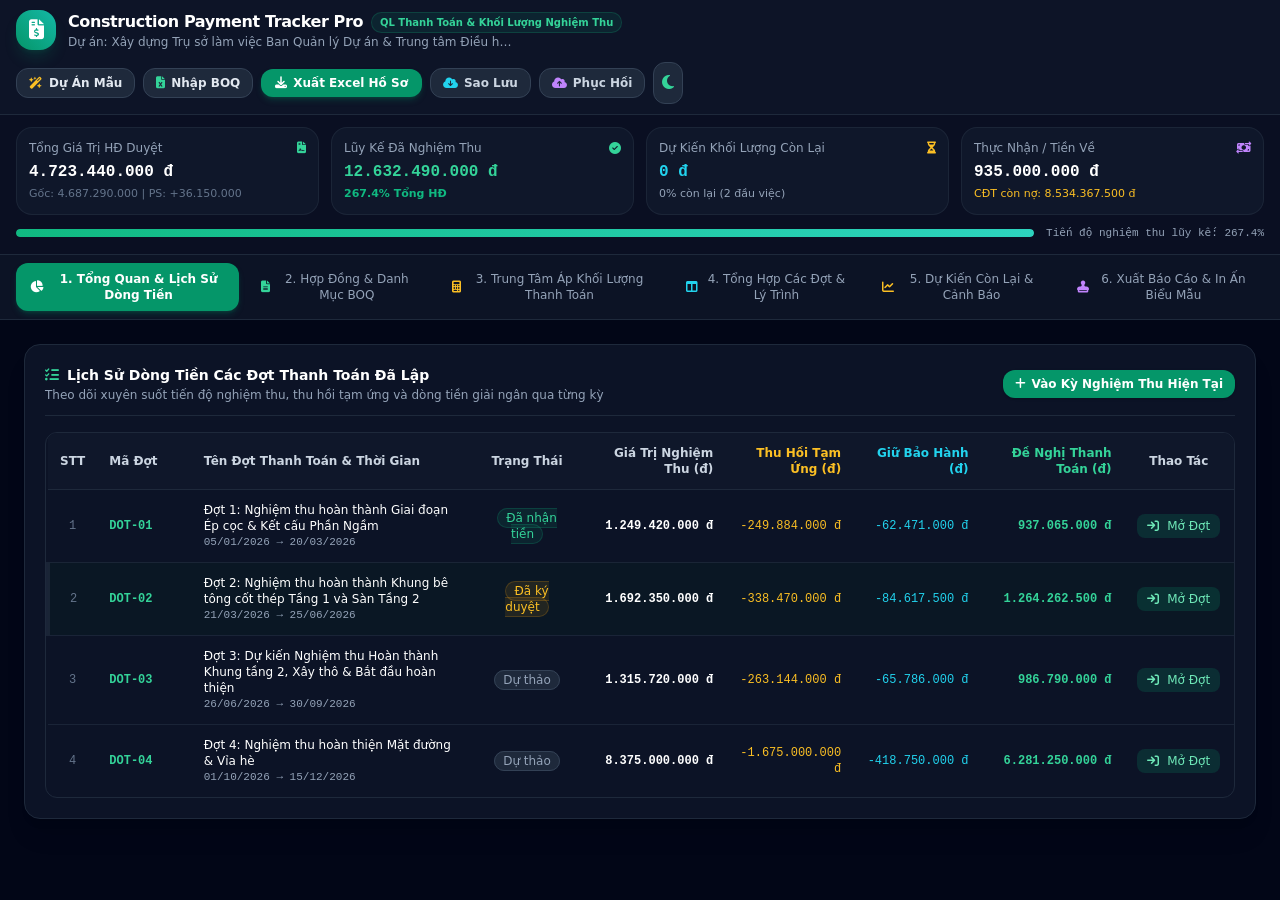
==== commit 856dfe61: "Them Tab 4: Bang tong hop toan bo cac dot va quan ly ly trinh thi cong (Chainage)" ====
--- a/frontend/index.html
+++ b/frontend/index.html
@@ -29,7 +29,7 @@
   <script src="./libs/xlsx.full.min.js"></script>
 
   <!-- Custom Stylesheet -->
-  <link rel="stylesheet" href="./css/style.css">
+  <link rel="stylesheet" href="style.css">
 </head>
 <body class="bg-slate-950 text-slate-100 min-h-screen flex flex-col font-sans antialiased selection:bg-emerald-500 selection:text-white">
 
@@ -160,13 +160,17 @@
       <i class="fa-solid fa-calculator text-amber-400"></i>
       <span>3. Trung Tâm Áp Khối Lượng Thanh Toán</span>
     </button>
+    <button class="nav-tab px-3.5 py-2 rounded-xl text-slate-400 hover:text-white flex items-center gap-2 transition hover:bg-slate-800" data-tab="tab-matrix">
+      <i class="fa-solid fa-table-columns text-cyan-400"></i>
+      <span>4. Tổng Hợp Các Đợt & Lý Trình</span>
+    </button>
     <button class="nav-tab px-3.5 py-2 rounded-xl text-slate-400 hover:text-white flex items-center gap-2 transition hover:bg-slate-800" data-tab="tab-remaining">
-      <i class="fa-solid fa-chart-line text-cyan-400"></i>
-      <span>4. Dự Kiến Còn Lại & Cảnh Báo</span>
+      <i class="fa-solid fa-chart-line text-amber-400"></i>
+      <span>5. Dự Kiến Còn Lại & Cảnh Báo</span>
     </button>
     <button class="nav-tab px-3.5 py-2 rounded-xl text-slate-400 hover:text-white flex items-center gap-2 transition hover:bg-slate-800" data-tab="tab-export">
       <i class="fa-solid fa-stamp text-purple-400"></i>
-      <span>5. Xuất Báo Cáo & In Ấn Biểu Mẫu</span>
+      <span>6. Xuất Báo Cáo & In Ấn Biểu Mẫu</span>
     </button>
   </nav>
 
@@ -382,7 +386,7 @@
         </div>
 
         <!-- Milestone Configuration Fields -->
-        <div class="grid grid-cols-1 sm:grid-cols-2 lg:grid-cols-6 gap-3 text-xs">
+        <div class="grid grid-cols-1 sm:grid-cols-2 lg:grid-cols-7 gap-3 text-xs">
           <div class="lg:col-span-2">
             <label class="block text-slate-400 mb-1">Tên Đợt Thanh Toán</label>
             <input type="text" id="ms-name" class="w-full bg-slate-800 border border-slate-700 rounded-xl px-3 py-2 text-white font-semibold focus:outline-none focus:border-amber-500">
@@ -396,8 +400,12 @@
             <input type="date" id="ms-start-date" class="w-full bg-slate-800 border border-slate-700 rounded-xl px-3 py-2 text-white focus:outline-none focus:border-amber-500">
           </div>
           <div>
-            <label class="block text-slate-400 mb-1">Đến Ngày (Chốt Nghiệm Thu)</label>
+            <label class="block text-slate-400 mb-1">Đến Ngày (Chốt NT)</label>
             <input type="date" id="ms-end-date" class="w-full bg-slate-800 border border-slate-700 rounded-xl px-3 py-2 text-amber-300 font-bold focus:outline-none focus:border-amber-500">
+          </div>
+          <div>
+            <label class="block text-slate-400 mb-1">Ngày Nộp Hồ Sơ</label>
+            <input type="date" id="ms-submission-date" class="w-full bg-slate-800 border border-slate-700 rounded-xl px-3 py-2 text-white focus:outline-none focus:border-amber-500">
           </div>
           <div>
             <label class="block text-slate-400 mb-1">Trạng Thái Hồ Sơ</label>
@@ -528,7 +536,63 @@
       </div>
 
     </section>
-    <!-- ==================== TAB 4: DỰ KIẾN CÒN LẠI & CẢNH BÁO ==================== -->
+
+    <!-- ==================== TAB 4: BẢNG TỔNG HỢP CÁC ĐỢT & LÝ TRÌNH THI CÔNG ==================== -->
+    <section id="tab-matrix" class="tab-content space-y-6 hidden">
+      
+      <!-- Top Control & Search Bar -->
+      <div class="p-5 rounded-2xl bg-gradient-to-r from-slate-900 via-slate-900/90 to-slate-800/80 border border-slate-800 shadow-xl space-y-4">
+        <div class="flex flex-col sm:flex-row sm:items-center justify-between gap-3 border-b border-slate-800 pb-3">
+          <div>
+            <h2 class="text-sm font-bold text-white flex items-center gap-2">
+              <i class="fa-solid fa-table-columns text-cyan-400"></i>
+              Bảng Ma Trận Tổng Hợp Toàn Bộ Các Đợt & Phân Đoạn Lý Trình
+            </h2>
+            <p class="text-xs text-slate-400 mt-0.5">Bảng hiển thị khối lượng thực hiện qua từng đợt. <strong>Nhấp vào từng ô bất kỳ</strong> để xem chi tiết hoặc nhập tay Lý trình (Từ Km &rarr; Đến Km)</p>
+          </div>
+
+          <div class="flex flex-wrap items-center gap-2 text-xs">
+            <input type="text" id="filter-matrix-search" placeholder="Tìm theo tên hoặc mã hiệu..." class="bg-slate-800 border border-slate-700 rounded-xl px-3 py-1.5 text-white placeholder-slate-500 focus:outline-none focus:border-cyan-500">
+            <button id="btn-matrix-add-ms" class="px-3 py-1.5 rounded-xl bg-amber-500 hover:bg-amber-400 text-slate-950 font-bold shadow transition flex items-center gap-1.5">
+              <i class="fa-solid fa-plus"></i> Tạo Đợt Mới
+            </button>
+          </div>
+        </div>
+
+        <!-- Chainage Visual Banner -->
+        <div class="p-3 rounded-xl bg-slate-950/60 border border-slate-800/80 flex flex-wrap items-center justify-between gap-3 text-xs">
+          <div class="flex items-center gap-2">
+            <span class="w-2.5 h-2.5 rounded-full bg-cyan-400 animate-pulse"></span>
+            <span class="text-slate-300">Hướng dẫn nhanh:</span>
+            <span class="text-slate-400">Mỗi ô trong cột đợt hiển thị con số khối lượng. Ô có badge <span class="text-cyan-400 font-bold font-mono">📍 Km...</span> nghĩa là đã gắn lý trình. Bấm vào ô để sửa tay ngay!</span>
+          </div>
+          <div class="flex items-center gap-3 font-mono text-[11px] text-slate-400">
+            <span class="flex items-center gap-1"><span class="w-3 h-3 rounded bg-emerald-500/20 border border-emerald-500/50"></span> Có khối lượng</span>
+            <span class="flex items-center gap-1"><span class="w-3 h-3 rounded bg-cyan-500/20 border border-cyan-500/50"></span> Có lý trình</span>
+            <span class="flex items-center gap-1"><span class="w-3 h-3 rounded bg-slate-800 border border-slate-700"></span> Chưa làm (0)</span>
+          </div>
+        </div>
+      </div>
+
+      <!-- Matrix Table Card -->
+      <div class="p-5 rounded-2xl bg-slate-900/80 border border-slate-800 shadow-xl space-y-4">
+        <div class="overflow-x-auto rounded-xl border border-slate-800 max-h-[600px]">
+          <table class="w-full text-left text-xs border-collapse">
+            <thead class="bg-slate-900 text-slate-300 font-semibold sticky top-0 z-10 border-b border-slate-800">
+              <tr id="matrix-table-header-row">
+                <!-- Rendered dynamically -->
+              </tr>
+            </thead>
+            <tbody id="matrix-table-body" class="divide-y divide-slate-800/80 text-slate-200 font-mono">
+              <!-- Rendered dynamically -->
+            </tbody>
+          </table>
+        </div>
+      </div>
+
+    </section>
+
+    <!-- ==================== TAB 5: DỰ KIẾN CÒN LẠI & CẢNH BÁO ==================== -->
     <section id="tab-remaining" class="tab-content space-y-6 hidden">
       
       <!-- Summary Card -->
@@ -642,6 +706,119 @@
 
   </main>
 
+  <!-- MODAL: CẬP NHẬT KHỐI LƯỢNG & LÝ TRÌNH THI CÔNG (CHAINAGE EDITOR) -->
+  <div id="modal-chainage-editor" class="fixed inset-0 bg-black/80 backdrop-blur-sm z-50 flex items-center justify-center p-4 hidden">
+    <div class="bg-slate-900 border border-slate-700 rounded-2xl shadow-2xl max-w-xl w-full max-h-[90vh] flex flex-col overflow-hidden">
+      
+      <!-- Modal Header -->
+      <div class="p-4 border-b border-slate-800 flex items-center justify-between bg-slate-950/40">
+        <div class="flex items-center gap-2.5">
+          <div class="w-9 h-9 rounded-xl bg-cyan-500/20 text-cyan-400 flex items-center justify-center border border-cyan-500/30">
+            <i class="fa-solid fa-route text-base"></i>
+          </div>
+          <div>
+            <h3 class="text-sm font-bold text-white flex items-center gap-1.5">
+              Cập Nhật Khối Lượng & Lý Trình Thi Công
+            </h3>
+            <p id="modal-chainage-subtitle" class="text-[11px] text-cyan-400 font-mono">Đợt 4 | BOQ-12: Mặt đường bê tông nhựa</p>
+          </div>
+        </div>
+        <button id="btn-close-chainage" class="text-slate-400 hover:text-white p-1.5 rounded-lg hover:bg-slate-800 transition">
+          <i class="fa-solid fa-xmark text-base"></i>
+        </button>
+      </div>
+
+      <!-- Modal Body -->
+      <div class="p-5 space-y-4 overflow-y-auto text-xs">
+        
+        <!-- Work Item Information Box -->
+        <div class="p-3 rounded-xl bg-slate-950/60 border border-slate-800 space-y-1">
+          <div class="text-slate-400 font-medium">Hạng mục công việc:</div>
+          <div id="modal-chainage-itemname" class="text-white font-semibold text-xs">Bê tông nhựa C19 dày 7cm</div>
+          <div class="flex items-center gap-3 text-[11px] text-slate-400 font-mono mt-1">
+            <span>Mã: <strong id="modal-chainage-itemcode" class="text-emerald-400">CV.12</strong></span>
+            <span>ĐVT: <strong id="modal-chainage-unit" class="text-amber-400">m</strong></span>
+            <span>Khối lượng HĐ: <strong id="modal-chainage-contract-qty" class="text-white">1,500</strong></span>
+          </div>
+        </div>
+
+        <!-- Quantity Input -->
+        <div>
+          <label class="block text-slate-300 font-semibold mb-1.5 flex items-center justify-between">
+            <span>1. Khối lượng thi công đợt này (<span id="modal-chainage-unit-label">m</span>): <span class="text-rose-400">*</span></span>
+            <span class="text-[11px] text-slate-400 font-normal">Nhập số lượng thực hiện</span>
+          </label>
+          <div class="relative">
+            <input type="number" step="any" id="modal-chainage-qty" placeholder="Ví dụ: 250" class="w-full bg-slate-800 border border-slate-700 rounded-xl px-3 py-2 text-white font-mono text-sm focus:outline-none focus:border-cyan-500 font-bold">
+            <span id="modal-chainage-unit-badge" class="absolute right-3 top-2 text-xs font-mono text-slate-400">m</span>
+          </div>
+        </div>
+
+        <!-- Chainage Fields -->
+        <div class="p-4 rounded-xl bg-cyan-950/20 border border-cyan-800/40 space-y-3">
+          <div class="text-cyan-300 font-bold flex items-center gap-1.5 text-xs">
+            <i class="fa-solid fa-location-dot"></i>
+            2. Phân đoạn Lý trình thi công (Tùy chọn - phục vụ nghiệm thu)
+          </div>
+
+          <div class="grid grid-cols-2 gap-3">
+            <div>
+              <label class="block text-slate-400 mb-1">Từ Lý trình:</label>
+              <input type="text" id="modal-chainage-from" placeholder="Ví dụ: Km3+100" class="w-full bg-slate-800 border border-slate-700 rounded-xl px-3 py-1.5 text-cyan-300 font-mono placeholder-slate-500 focus:outline-none focus:border-cyan-500">
+            </div>
+            <div>
+              <label class="block text-slate-400 mb-1">Đến Lý trình:</label>
+              <input type="text" id="modal-chainage-to" placeholder="Ví dụ: Km3+250" class="w-full bg-slate-800 border border-slate-700 rounded-xl px-3 py-1.5 text-cyan-300 font-mono placeholder-slate-500 focus:outline-none focus:border-cyan-500">
+            </div>
+          </div>
+
+          <div class="grid grid-cols-2 gap-3">
+            <div>
+              <label class="block text-slate-400 mb-1">Vị trí / Tuyến:</label>
+              <select id="modal-chainage-pos" class="w-full bg-slate-800 border border-slate-700 rounded-xl px-3 py-1.5 text-slate-200 focus:outline-none focus:border-cyan-500">
+                <option value="Toàn tuyến">Toàn tuyến</option>
+                <option value="Trái tuyến">Trái tuyến</option>
+                <option value="Phải tuyến">Phải tuyến</option>
+                <option value="Tim đường">Tim đường</option>
+                <option value="Vỉa hè trái">Vỉa hè trái</option>
+                <option value="Vỉa hè phải">Vỉa hè phải</option>
+                <option value="Khác">Khác</option>
+              </select>
+            </div>
+            <div>
+              <label class="block text-slate-400 mb-1">Chiều dài ước tính:</label>
+              <div id="modal-chainage-calc-len" class="bg-slate-800/80 border border-slate-700 rounded-xl px-3 py-1.5 text-slate-400 font-mono">-- m</div>
+            </div>
+          </div>
+
+          <div>
+            <label class="block text-slate-400 mb-1">Ghi chú / Số biên bản nghiệm thu:</label>
+            <input type="text" id="modal-chainage-note" placeholder="Ví dụ: BBNT số 14/NT-XD, hoàn thành lớp mặt" class="w-full bg-slate-800 border border-slate-700 rounded-xl px-3 py-1.5 text-slate-200 placeholder-slate-500 focus:outline-none focus:border-cyan-500">
+          </div>
+        </div>
+
+      </div>
+
+      <!-- Modal Footer -->
+      <div class="p-4 border-t border-slate-800 bg-slate-950/60 flex items-center justify-between gap-2">
+        <button id="btn-delete-chainage-cell" class="px-3 py-1.5 rounded-xl bg-rose-500/20 text-rose-300 hover:bg-rose-500/30 text-xs font-semibold border border-rose-500/30 transition flex items-center gap-1.5">
+          <i class="fa-solid fa-trash"></i> Xóa Dữ Liệu Ô
+        </button>
+
+        <div class="flex items-center gap-2">
+          <button id="btn-cancel-chainage" class="px-4 py-2 rounded-xl bg-slate-800 hover:bg-slate-700 text-slate-300 text-xs font-semibold transition">
+            Đóng
+          </button>
+          <button id="btn-save-chainage" class="px-5 py-2 rounded-xl bg-cyan-600 hover:bg-cyan-500 text-white text-xs font-bold shadow-lg shadow-cyan-600/30 transition flex items-center gap-1.5">
+            <i class="fa-solid fa-floppy-disk"></i>
+            <span>Lưu Khối Lượng & Lý Trình</span>
+          </button>
+        </div>
+      </div>
+
+    </div>
+  </div>
+
   <!-- MODAL: SMART EXCEL BOQ MAPPER -->
   <div id="modal-boq-mapper" class="fixed inset-0 bg-black/80 backdrop-blur-sm z-50 flex items-center justify-center p-4 hidden">
     <div class="bg-slate-900 border border-slate-700 rounded-2xl shadow-2xl max-w-4xl w-full max-h-[90vh] flex flex-col overflow-hidden">
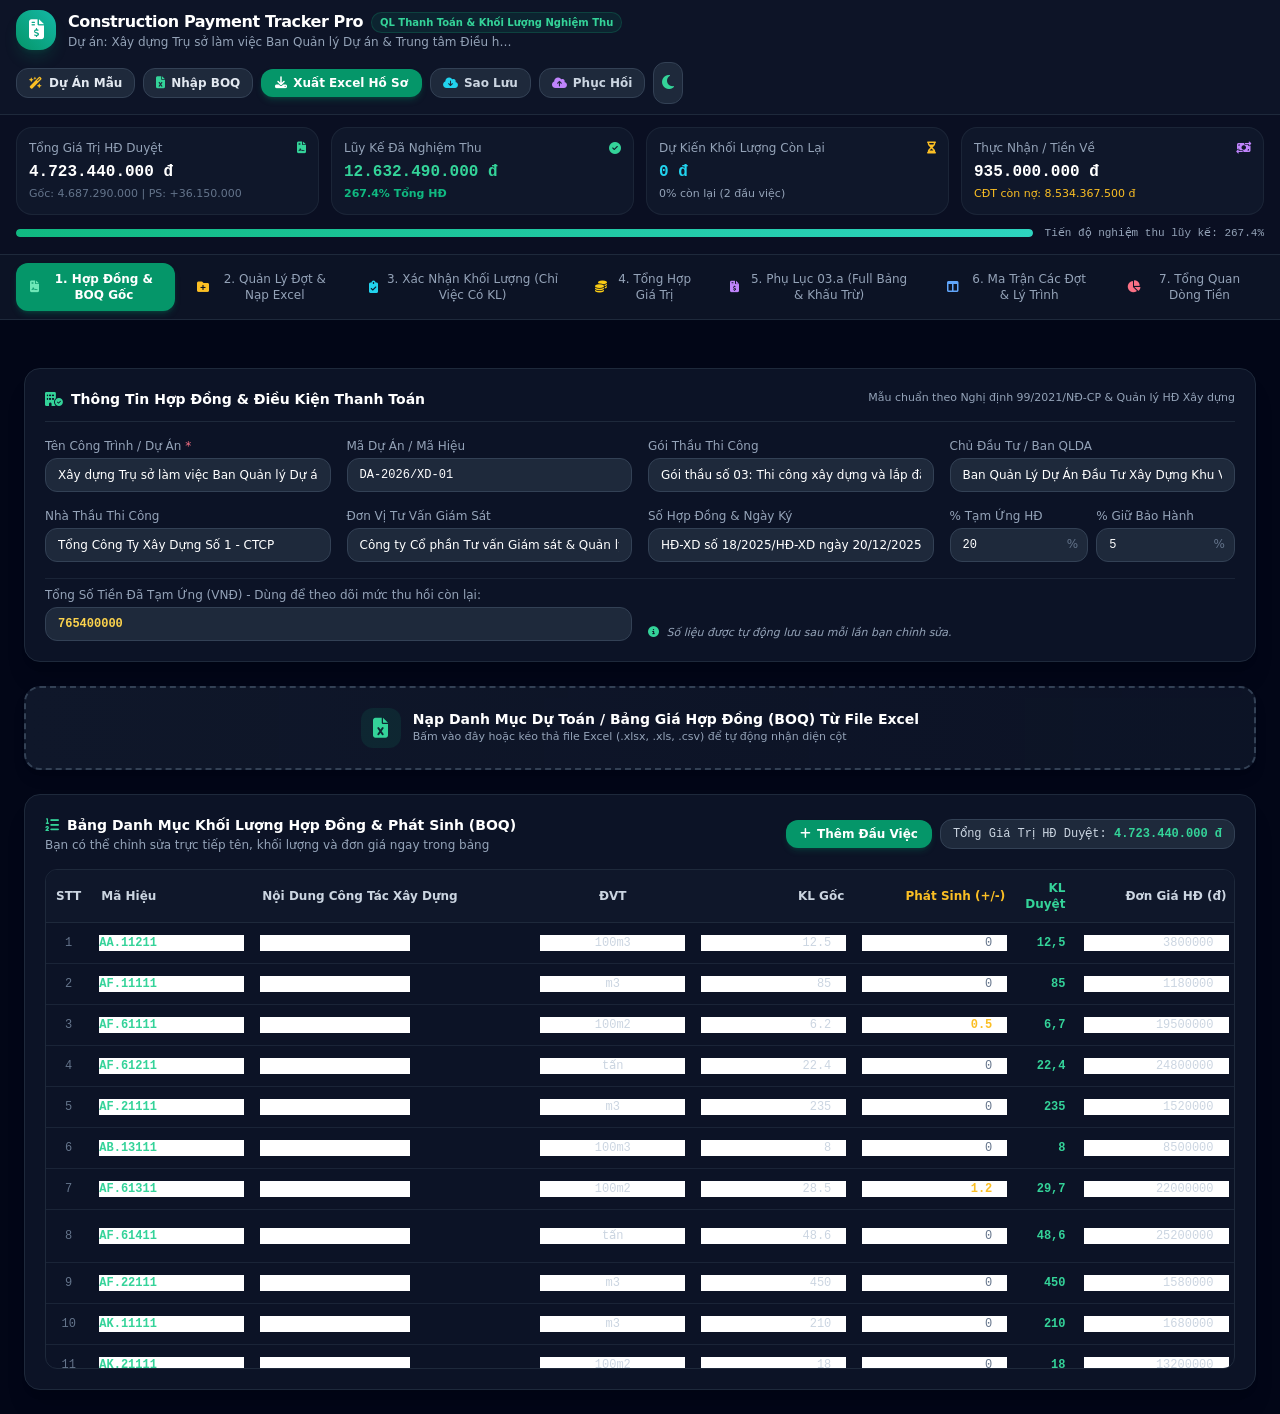
==== commit 91b18d40: "Tai cau truc luong thanh toan: Nap Excel dot tu dong khop dau viec, Tab Xac nhan khoi luong tinh gon" ====
--- a/frontend/index.html
+++ b/frontend/index.html
@@ -148,36 +148,40 @@
 
   <!-- NAVIGATION TABS -->
   <nav class="bg-slate-900/80 border-b border-slate-800 px-4 py-2 flex items-center gap-2 overflow-x-auto text-xs font-medium sticky top-[57px] z-30 backdrop-blur-md">
-    <button class="nav-tab active px-3.5 py-2 rounded-xl flex items-center gap-2 bg-emerald-600 text-white font-bold shadow-md shadow-emerald-600/25 transition" data-tab="tab-dashboard">
-      <i class="fa-solid fa-chart-pie"></i>
-      <span>1. Tổng Quan & Lịch Sử Dòng Tiền</span>
-    </button>
-    <button class="nav-tab px-3.5 py-2 rounded-xl text-slate-400 hover:text-white flex items-center gap-2 transition hover:bg-slate-800" data-tab="tab-contract">
-      <i class="fa-solid fa-file-lines text-emerald-400"></i>
-      <span>2. Hợp Đồng & Danh Mục BOQ</span>
+    <button class="nav-tab active px-3.5 py-2 rounded-xl flex items-center gap-2 bg-emerald-600 text-white font-bold shadow-md shadow-emerald-600/25 transition" data-tab="tab-contract">
+      <i class="fa-solid fa-file-contract text-emerald-300"></i>
+      <span>1. Hợp Đồng & BOQ Gốc</span>
     </button>
     <button class="nav-tab px-3.5 py-2 rounded-xl text-slate-400 hover:text-white flex items-center gap-2 transition hover:bg-slate-800" data-tab="tab-payment">
-      <i class="fa-solid fa-calculator text-amber-400"></i>
-      <span>3. Trung Tâm Áp Khối Lượng Thanh Toán</span>
+      <i class="fa-solid fa-folder-plus text-amber-400"></i>
+      <span>2. Quản Lý Đợt & Nạp Excel</span>
+    </button>
+    <button class="nav-tab px-3.5 py-2 rounded-xl text-slate-400 hover:text-white flex items-center gap-2 transition hover:bg-slate-800" data-tab="tab-confirm-qty">
+      <i class="fa-solid fa-clipboard-check text-cyan-400"></i>
+      <span>3. Xác Nhận Khối Lượng (Chỉ Việc Có KL)</span>
+    </button>
+    <button class="nav-tab px-3.5 py-2 rounded-xl text-slate-400 hover:text-white flex items-center gap-2 transition hover:bg-slate-800" data-tab="tab-value-summary">
+      <i class="fa-solid fa-coins text-yellow-400"></i>
+      <span>4. Tổng Hợp Giá Trị</span>
+    </button>
+    <button class="nav-tab px-3.5 py-2 rounded-xl text-slate-400 hover:text-white flex items-center gap-2 transition hover:bg-slate-800" data-tab="tab-export">
+      <i class="fa-solid fa-file-invoice-dollar text-purple-400"></i>
+      <span>5. Phụ Lục 03.a (Full Bảng & Khấu Trừ)</span>
     </button>
     <button class="nav-tab px-3.5 py-2 rounded-xl text-slate-400 hover:text-white flex items-center gap-2 transition hover:bg-slate-800" data-tab="tab-matrix">
-      <i class="fa-solid fa-table-columns text-cyan-400"></i>
-      <span>4. Tổng Hợp Các Đợt & Lý Trình</span>
+      <i class="fa-solid fa-table-columns text-blue-400"></i>
+      <span>6. Ma Trận Các Đợt & Lý Trình</span>
     </button>
-    <button class="nav-tab px-3.5 py-2 rounded-xl text-slate-400 hover:text-white flex items-center gap-2 transition hover:bg-slate-800" data-tab="tab-remaining">
-      <i class="fa-solid fa-chart-line text-amber-400"></i>
-      <span>5. Dự Kiến Còn Lại & Cảnh Báo</span>
-    </button>
-    <button class="nav-tab px-3.5 py-2 rounded-xl text-slate-400 hover:text-white flex items-center gap-2 transition hover:bg-slate-800" data-tab="tab-export">
-      <i class="fa-solid fa-stamp text-purple-400"></i>
-      <span>6. Xuất Báo Cáo & In Ấn Biểu Mẫu</span>
+    <button class="nav-tab px-3.5 py-2 rounded-xl text-slate-400 hover:text-white flex items-center gap-2 transition hover:bg-slate-800" data-tab="tab-dashboard">
+      <i class="fa-solid fa-chart-pie text-rose-400"></i>
+      <span>7. Tổng Quan Dòng Tiền</span>
     </button>
   </nav>
 
   <!-- MAIN TAB CONTENT CONTAINER -->
   <main class="flex-1 max-w-[1600px] w-full mx-auto p-4 sm:p-6 overflow-y-auto space-y-6">
-    <!-- ==================== TAB 1: TỔNG QUAN & LỊCH SỬ DÒNG TIỀN ==================== -->
-    <section id="tab-dashboard" class="tab-content space-y-6">
+    <!-- ==================== TAB 7: TỔNG QUAN & LỊCH SỬ DÒNG TIỀN ==================== -->
+    <section id="tab-dashboard" class="tab-content space-y-6 hidden">
       <div class="p-5 rounded-2xl bg-slate-900/80 border border-slate-800 shadow-xl space-y-4">
         <div class="flex flex-col sm:flex-row sm:items-center justify-between gap-3 border-b border-slate-800 pb-3">
           <div>
@@ -218,8 +222,8 @@
       </div>
     </section>
 
-    <!-- ==================== TAB 2: HỢP ĐỒNG & DANH MỤC BOQ ==================== -->
-    <section id="tab-contract" class="tab-content space-y-6 hidden">
+    <!-- ==================== TAB 1: HỢP ĐỒNG & DANH MỤC BOQ GỐC ==================== -->
+    <section id="tab-contract" class="tab-content space-y-6">
       
       <!-- Project Info Card -->
       <div class="p-5 rounded-2xl bg-slate-900/80 border border-slate-800 shadow-xl space-y-4">
@@ -352,7 +356,7 @@
 
     </section>
 
-    <!-- ==================== TAB 3: TRUNG TÂM THANH TOÁN & ÁP KHỐI LƯỢNG ==================== -->
+    <!-- ==================== TAB 2: QUẢN LÝ ĐỢT & NẠP KHỐI LƯỢNG EXCEL ==================== -->
     <section id="tab-payment" class="tab-content space-y-6 hidden">
       
       <!-- Milestone Control Hub -->
@@ -375,7 +379,13 @@
             </div>
           </div>
 
-          <div class="flex items-center gap-2 text-xs">
+          <div class="flex flex-wrap items-center gap-2 text-xs">
+            <button id="btn-import-milestone-excel" class="px-3.5 py-2 rounded-xl bg-cyan-600 hover:bg-cyan-500 text-white font-bold shadow-md shadow-cyan-600/25 transition flex items-center gap-1.5" title="Nạp file Excel bảng tính khối lượng đợt này">
+              <i class="fa-solid fa-file-excel"></i> Nạp Bảng Khối Lượng Đợt Từ Excel
+            </button>
+            <button onclick="switchTab('tab-confirm-qty')" class="px-3.5 py-2 rounded-xl bg-amber-500 hover:bg-amber-400 text-slate-950 font-bold shadow-md transition flex items-center gap-1.5" title="Xem danh sách các công tác có khối lượng kỳ này">
+              <span>Sang Tab Xác Nhận KL</span> <i class="fa-solid fa-arrow-right"></i>
+            </button>
             <button id="btn-auto-fill-remaining" class="px-3 py-2 rounded-xl bg-slate-800 hover:bg-slate-700 text-slate-300 font-semibold border border-slate-700 transition" title="Tự động áp toàn bộ khối lượng còn lại vào đợt này">
               <i class="fa-solid fa-bolt text-amber-400 mr-1"></i> Áp 100% KL Còn Lại
             </button>
@@ -537,7 +547,168 @@
 
     </section>
 
-    <!-- ==================== TAB 4: BẢNG TỔNG HỢP CÁC ĐỢT & LÝ TRÌNH THI CÔNG ==================== -->
+    <!-- ==================== TAB 3: XÁC NHẬN KHỐI LƯỢNG (CHỈ CÁC ĐẦU VIỆC CÓ PHÁT SINH KL) ==================== -->
+    <section id="tab-confirm-qty" class="tab-content space-y-6 hidden">
+      
+      <!-- Control & Milestone Info Header -->
+      <div class="p-5 rounded-2xl bg-gradient-to-r from-slate-900 via-slate-900/90 to-cyan-950/40 border border-slate-800 shadow-xl space-y-4">
+        <div class="flex flex-col sm:flex-row sm:items-center justify-between gap-3 border-b border-slate-800 pb-3">
+          <div>
+            <div class="inline-flex items-center gap-2 px-2.5 py-0.5 rounded-full bg-cyan-500/10 text-cyan-400 text-[11px] font-bold border border-cyan-500/20 mb-1">
+              <i class="fa-solid fa-clipboard-check"></i> BƯỚC 3: LỌC TINH GỌN ĐẦU VIỆC
+            </div>
+            <h2 class="text-sm font-bold text-white flex items-center gap-2">
+              Bảng Xác Nhận Khối Lượng Hoàn Thành: <span id="confirm-qty-ms-title" class="text-amber-400">Đợt</span>
+            </h2>
+            <p class="text-xs text-slate-400 mt-0.5">Bảng chỉ hiển thị những công tác <strong>có phát sinh khối lượng nghiệm thu</strong> trong đợt này. Bạn có thể sửa trực tiếp hoặc bấm vào ô để gắn lý trình thi công.</p>
+          </div>
+
+          <div class="flex flex-wrap items-center gap-2 text-xs">
+            <button onclick="switchTab('tab-payment')" class="px-3.5 py-2 rounded-xl bg-slate-800 hover:bg-slate-700 text-slate-300 font-semibold border border-slate-700 transition flex items-center gap-1.5">
+              <i class="fa-solid fa-arrow-left"></i> Quay Lại Đợt / Nạp Excel
+            </button>
+            <button onclick="switchTab('tab-value-summary')" class="px-4 py-2 rounded-xl bg-gradient-to-r from-amber-500 to-emerald-500 hover:from-amber-400 hover:to-emerald-400 text-slate-950 font-bold shadow-lg shadow-emerald-500/20 transition flex items-center gap-1.5">
+              <span>Sang Bước 4: Tổng Hợp Giá Trị</span>
+              <i class="fa-solid fa-arrow-right"></i>
+            </button>
+          </div>
+        </div>
+
+        <!-- Quick Summary Stats -->
+        <div class="grid grid-cols-1 sm:grid-cols-3 gap-3 text-xs">
+          <div class="p-3 rounded-xl bg-slate-950/60 border border-slate-800 flex items-center justify-between">
+            <span class="text-slate-400">Số đầu việc nghiệm thu kỳ này:</span>
+            <span id="confirm-qty-count" class="font-mono font-bold text-cyan-400 text-sm">0 đầu việc</span>
+          </div>
+          <div class="p-3 rounded-xl bg-slate-950/60 border border-slate-800 flex items-center justify-between">
+            <span class="text-slate-400">Tỷ lệ so với tổng BOQ HĐ:</span>
+            <span id="confirm-qty-ratio" class="font-mono font-bold text-amber-300 text-sm">0.0%</span>
+          </div>
+          <div class="p-3 rounded-xl bg-slate-950/60 border border-slate-800 flex items-center justify-between">
+            <span class="text-slate-400">Đầu việc đã gắn lý trình:</span>
+            <span id="confirm-qty-chainage-count" class="font-mono font-bold text-emerald-400 text-sm">0 công tác</span>
+          </div>
+        </div>
+      </div>
+
+      <!-- Active Filtered Items Table Card -->
+      <div class="p-5 rounded-2xl bg-slate-900/80 border border-slate-800 shadow-xl space-y-4">
+        <div class="flex items-center justify-between">
+          <div class="text-xs text-slate-300 font-semibold flex items-center gap-2">
+            <span class="w-2.5 h-2.5 rounded-full bg-emerald-400 animate-pulse"></span>
+            Danh sách chi tiết các công tác có khối lượng kỳ này:
+          </div>
+          <div class="text-[11px] text-slate-400">
+            Gợi ý: Nhấp vào huy hiệu <span class="text-cyan-400 font-mono">📍 Km...</span> hoặc nút bút chì để chỉnh sửa lý trình
+          </div>
+        </div>
+
+        <div class="overflow-x-auto rounded-xl border border-slate-800 max-h-[550px]">
+          <table class="w-full text-left text-xs border-collapse">
+            <thead class="bg-slate-900 text-slate-300 font-semibold sticky top-0 z-10 border-b border-slate-800">
+              <tr>
+                <th class="p-3 text-center w-12">STT</th>
+                <th class="p-3 text-center w-24">Mã Hiệu</th>
+                <th class="p-3 min-w-[300px]">Nội Dung Công Tác Xây Dựng</th>
+                <th class="p-3 text-center w-16">ĐVT</th>
+                <th class="p-3 text-right w-28">Khối Lượng HĐ</th>
+                <th class="p-3 text-right w-28 text-slate-400">Lũy Kế Trước</th>
+                <th class="p-3 text-right w-36 bg-amber-500/10 text-amber-300 border-x border-amber-500/30">Khối Lượng Kỳ Này</th>
+                <th class="p-3 text-right w-28 text-emerald-400 font-bold">Lũy Kế Hết Kỳ</th>
+                <th class="p-3 min-w-[200px]">Phân Đoạn Lý Trình Thi Công</th>
+                <th class="p-3 text-center w-20">Thao Tác</th>
+              </tr>
+            </thead>
+            <tbody id="confirm-qty-table-body" class="divide-y divide-slate-800/80 text-slate-200">
+              <!-- Rendered dynamically -->
+            </tbody>
+          </table>
+        </div>
+      </div>
+
+    </section>
+
+    <!-- ==================== TAB 4: TỔNG HỢP GIÁ TRỊ THANH TOÁN KỲ NÀY ==================== -->
+    <section id="tab-value-summary" class="tab-content space-y-6 hidden">
+      
+      <!-- Control & Value Header -->
+      <div class="p-5 rounded-2xl bg-gradient-to-r from-slate-900 via-slate-900/90 to-amber-950/40 border border-slate-800 shadow-xl space-y-4">
+        <div class="flex flex-col sm:flex-row sm:items-center justify-between gap-3 border-b border-slate-800 pb-3">
+          <div>
+            <div class="inline-flex items-center gap-2 px-2.5 py-0.5 rounded-full bg-amber-500/10 text-amber-400 text-[11px] font-bold border border-amber-500/20 mb-1">
+              <i class="fa-solid fa-coins"></i> BƯỚC 4: TÍNH TOÁN GIÁ TRỊ & THÀNH TIỀN
+            </div>
+            <h2 class="text-sm font-bold text-white flex items-center gap-2">
+              Bảng Tổng Hợp Giá Trị Nghiệm Thu: <span id="value-summary-ms-title" class="text-amber-400">Đợt</span>
+            </h2>
+            <p class="text-xs text-slate-400 mt-0.5">Thành tiền từng công tác = Khối lượng kỳ này $\times$ Đơn giá HĐ. Làm cơ sở lập Phụ lục 03.a thanh toán vốn đầu tư.</p>
+          </div>
+
+          <div class="flex flex-wrap items-center gap-2 text-xs">
+            <button onclick="switchTab('tab-confirm-qty')" class="px-3.5 py-2 rounded-xl bg-slate-800 hover:bg-slate-700 text-slate-300 font-semibold border border-slate-700 transition flex items-center gap-1.5">
+              <i class="fa-solid fa-arrow-left"></i> Xem Lại Khối Lượng
+            </button>
+            <button onclick="switchTab('tab-export')" class="px-4 py-2 rounded-xl bg-gradient-to-r from-emerald-600 to-teal-600 hover:from-emerald-500 hover:to-teal-500 text-white font-bold shadow-lg shadow-emerald-600/30 transition flex items-center gap-1.5">
+              <span>Sang Bước 5: Phụ Lục 03.a Chuẩn Kho Bạc</span>
+              <i class="fa-solid fa-arrow-right"></i>
+            </button>
+          </div>
+        </div>
+
+        <!-- 4 Financial Summary KPI Cards -->
+        <div class="grid grid-cols-1 sm:grid-cols-2 lg:grid-cols-4 gap-3 text-xs">
+          <div class="p-3.5 rounded-xl bg-slate-950/60 border border-slate-800">
+            <div class="text-slate-400 text-[11px] mb-1">Tổng Giá Trị Nghiệm Thu Kỳ Này (A):</div>
+            <div id="value-kpi-gross" class="text-emerald-400 font-mono font-bold text-lg">0 đ</div>
+          </div>
+          <div class="p-3.5 rounded-xl bg-slate-950/60 border border-slate-800">
+            <div class="text-slate-400 text-[11px] mb-1">Thu Hồi Tạm Ứng Trừ Kỳ Này:</div>
+            <div id="value-kpi-advance" class="text-rose-400 font-mono font-bold text-lg">-0 đ</div>
+          </div>
+          <div class="p-3.5 rounded-xl bg-slate-950/60 border border-slate-800">
+            <div class="text-slate-400 text-[11px] mb-1">Giữ Lại Bảo Hành (5%):</div>
+            <div id="value-kpi-retention" class="text-cyan-400 font-mono font-bold text-lg">-0 đ</div>
+          </div>
+          <div class="p-3.5 rounded-xl bg-emerald-950/30 border border-emerald-500/40">
+            <div class="text-emerald-300 font-semibold text-[11px] mb-1">SỐ TIỀN THỰC NHẬN KỲ NÀY:</div>
+            <div id="value-kpi-net" class="text-white font-mono font-bold text-lg">0 đ</div>
+          </div>
+        </div>
+      </div>
+
+      <!-- Value Breakdown Table Card -->
+      <div class="p-5 rounded-2xl bg-slate-900/80 border border-slate-800 shadow-xl space-y-4">
+        <div class="overflow-x-auto rounded-xl border border-slate-800 max-h-[550px]">
+          <table class="w-full text-left text-xs border-collapse">
+            <thead class="bg-slate-900 text-slate-300 font-semibold sticky top-0 z-10 border-b border-slate-800">
+              <tr>
+                <th class="p-3 text-center w-12">STT</th>
+                <th class="p-3 text-center w-24">Mã Hiệu</th>
+                <th class="p-3 min-w-[320px]">Nội Dung Công Tác Xây Dựng</th>
+                <th class="p-3 text-center w-16">ĐVT</th>
+                <th class="p-3 text-right w-28 bg-amber-500/10 text-amber-300 border-x border-amber-500/20">Khối Lượng Kỳ Này</th>
+                <th class="p-3 text-right w-32">Đơn Giá HĐ (đ)</th>
+                <th class="p-3 text-right w-36 text-emerald-400 font-bold">Thành Tiền Kỳ Này (đ)</th>
+                <th class="p-3 text-center w-24 text-slate-400">Tỷ Trọng (%)</th>
+              </tr>
+            </thead>
+            <tbody id="value-summary-table-body" class="divide-y divide-slate-800/80 text-slate-200">
+              <!-- Rendered dynamically -->
+            </tbody>
+            <tfoot class="bg-slate-950 font-bold border-t border-slate-700">
+              <tr>
+                <td colspan="6" class="p-3 text-right uppercase text-slate-300">TỔNG GIÁ TRỊ HOÀN THÀNH KỲ NÀY (A):</td>
+                <td id="value-summary-total-amount" class="p-3 text-right font-mono text-emerald-400 text-sm">0 đ</td>
+                <td class="p-3 text-center font-mono text-cyan-400">100.0%</td>
+              </tr>
+            </tfoot>
+          </table>
+        </div>
+      </div>
+
+    </section>
+
+    <!-- ==================== TAB 6: BẢNG TỔNG HỢP CÁC ĐỢT & LÝ TRÌNH THI CÔNG ==================== -->
     <section id="tab-matrix" class="tab-content space-y-6 hidden">
       
       <!-- Top Control & Search Bar -->
@@ -819,6 +990,109 @@
     </div>
   </div>
 
+  <!-- MODAL: NẠP KHỐI LƯỢNG ĐỢT TỪ EXCEL VÀ TỰ ĐỘNG KHỚP ĐẦU VIỆC -->
+  <div id="modal-milestone-excel-import" class="fixed inset-0 bg-black/80 backdrop-blur-sm z-50 flex items-center justify-center p-4 hidden">
+    <div class="bg-slate-900 border border-slate-700 rounded-2xl shadow-2xl max-w-4xl w-full max-h-[90vh] flex flex-col overflow-hidden">
+      
+      <!-- Modal Header -->
+      <div class="p-4 border-b border-slate-800 flex items-center justify-between bg-slate-950/40">
+        <div class="flex items-center gap-2.5">
+          <div class="w-9 h-9 rounded-xl bg-cyan-500/20 text-cyan-400 flex items-center justify-center border border-cyan-500/30">
+            <i class="fa-solid fa-file-excel text-base"></i>
+          </div>
+          <div>
+            <h3 class="text-sm font-bold text-white flex items-center gap-1.5">
+              Nạp Bảng Tính Khối Lượng Đợt Từ Excel
+            </h3>
+            <p id="modal-ms-import-subtitle" class="text-[11px] text-cyan-400 font-mono">Đợt đang chọn: Đợt 2</p>
+          </div>
+        </div>
+        <button id="btn-close-ms-import-modal" class="text-slate-400 hover:text-white p-1.5 rounded-lg hover:bg-slate-800 transition">
+          <i class="fa-solid fa-xmark text-base"></i>
+        </button>
+      </div>
+
+      <!-- Modal Body -->
+      <div class="p-5 space-y-4 overflow-y-auto text-xs">
+        
+        <!-- File selector section -->
+        <div id="ms-import-file-section" class="p-6 rounded-xl bg-slate-950/60 border-2 border-dashed border-slate-700 text-center space-y-3">
+          <input type="file" id="input-ms-excel-file" accept=".xlsx,.xls,.csv" class="hidden">
+          <div class="w-12 h-12 mx-auto rounded-2xl bg-cyan-500/10 text-cyan-400 flex items-center justify-center text-xl">
+            <i class="fa-solid fa-cloud-arrow-up"></i>
+          </div>
+          <div>
+            <div class="text-sm font-semibold text-white">Chọn file Excel bảng tính khối lượng kỳ này</div>
+            <div class="text-slate-400 text-[11px] mt-0.5">Hỗ trợ các định dạng .xlsx, .xls có cột Mã việc/Tên việc và cột Khối lượng</div>
+          </div>
+          <button type="button" onclick="document.getElementById('input-ms-excel-file').click()" class="px-5 py-2.5 rounded-xl bg-cyan-600 hover:bg-cyan-500 text-white font-bold transition inline-flex items-center gap-2 shadow-lg shadow-cyan-600/30">
+            <i class="fa-solid fa-upload"></i> Chọn File Excel Khối Lượng
+          </button>
+          <div id="modal-ms-file-name" class="text-xs text-emerald-400 font-mono font-bold hidden pt-1"></div>
+        </div>
+
+        <!-- Sheet and Column Mapping Controls (Displayed after file selected) -->
+        <div id="ms-import-mapping-section" class="space-y-3 hidden">
+          <div class="flex flex-wrap items-center justify-between gap-3 p-3 rounded-xl bg-slate-800/60 border border-slate-700">
+            <div class="flex items-center gap-2">
+              <label class="text-slate-300 font-semibold">Chọn Sheet:</label>
+              <select id="modal-ms-select-sheet" class="bg-slate-900 border border-slate-700 rounded-lg px-2.5 py-1 text-white font-medium"></select>
+            </div>
+            <div class="flex items-center gap-2">
+              <label class="text-slate-300 font-semibold">Bắt đầu từ dòng số:</label>
+              <input type="number" id="modal-ms-start-row" value="2" min="1" class="w-16 bg-slate-900 border border-slate-700 rounded-lg px-2 py-1 text-center text-white font-mono">
+            </div>
+          </div>
+
+          <div class="grid grid-cols-1 sm:grid-cols-2 lg:grid-cols-4 gap-3 p-4 rounded-xl bg-slate-950/40 border border-slate-800">
+            <div>
+              <label class="block text-slate-400 mb-1">Cột Mã Hiệu (đối soát):</label>
+              <select id="map-ms-col-code" class="w-full bg-slate-800 border border-slate-700 rounded-lg px-2 py-1.5 text-emerald-400 font-mono"></select>
+            </div>
+            <div>
+              <label class="block text-slate-400 mb-1">Cột Tên Công Việc (đối soát):</label>
+              <select id="map-ms-col-name" class="w-full bg-slate-800 border border-slate-700 rounded-lg px-2 py-1.5 text-white font-medium"></select>
+            </div>
+            <div>
+              <label class="block text-slate-400 mb-1">Cột Khối Lượng Kỳ Này <span class="text-rose-400">*</span>:</label>
+              <select id="map-ms-col-qty" class="w-full bg-slate-800 border border-slate-700 rounded-lg px-2 py-1.5 text-amber-300 font-mono font-bold"></select>
+            </div>
+            <div>
+              <label class="block text-slate-400 mb-1">Cột Lý Trình (nếu có):</label>
+              <select id="map-ms-col-chainage" class="w-full bg-slate-800 border border-slate-700 rounded-lg px-2 py-1.5 text-cyan-300 font-mono"></select>
+            </div>
+          </div>
+
+          <div class="p-2.5 rounded-lg bg-cyan-950/40 border border-cyan-800/40 text-[11px] text-cyan-300 flex items-center gap-2">
+            <i class="fa-solid fa-circle-info text-cyan-400"></i>
+            <span>Hệ thống sẽ đối soát Mã hiệu hoặc Tên công tác để tự động gán khối lượng vào đợt. Sau khi nạp xong sẽ <strong>tự động chuyển qua tab Xác Nhận Khối Lượng</strong>!</span>
+          </div>
+
+          <!-- Preview Table -->
+          <div class="space-y-1.5">
+            <label class="block text-slate-400 font-semibold">Xem trước dữ liệu từ file Excel:</label>
+            <div class="overflow-x-auto rounded-xl border border-slate-800 max-h-44 bg-slate-950 font-mono text-[11px]">
+              <table class="w-full text-left border-collapse" id="modal-ms-preview-table"></table>
+            </div>
+          </div>
+        </div>
+
+      </div>
+
+      <!-- Modal Footer -->
+      <div class="p-4 border-t border-slate-800 bg-slate-950/60 flex items-center justify-end gap-2">
+        <button id="btn-cancel-ms-import-modal" class="px-4 py-2 rounded-xl bg-slate-800 hover:bg-slate-700 text-slate-300 text-xs font-semibold transition">
+          Hủy Bỏ
+        </button>
+        <button id="btn-confirm-ms-import-modal" class="px-5 py-2 rounded-xl bg-cyan-600 hover:bg-cyan-500 text-white text-xs font-bold shadow-lg shadow-cyan-600/30 transition flex items-center gap-1.5">
+          <i class="fa-solid fa-check"></i>
+          <span>Khớp Khối Lượng & Sang Tab Xác Nhận</span>
+        </button>
+      </div>
+
+    </div>
+  </div>
+
   <!-- MODAL: SMART EXCEL BOQ MAPPER -->
   <div id="modal-boq-mapper" class="fixed inset-0 bg-black/80 backdrop-blur-sm z-50 flex items-center justify-center p-4 hidden">
     <div class="bg-slate-900 border border-slate-700 rounded-2xl shadow-2xl max-w-4xl w-full max-h-[90vh] flex flex-col overflow-hidden">
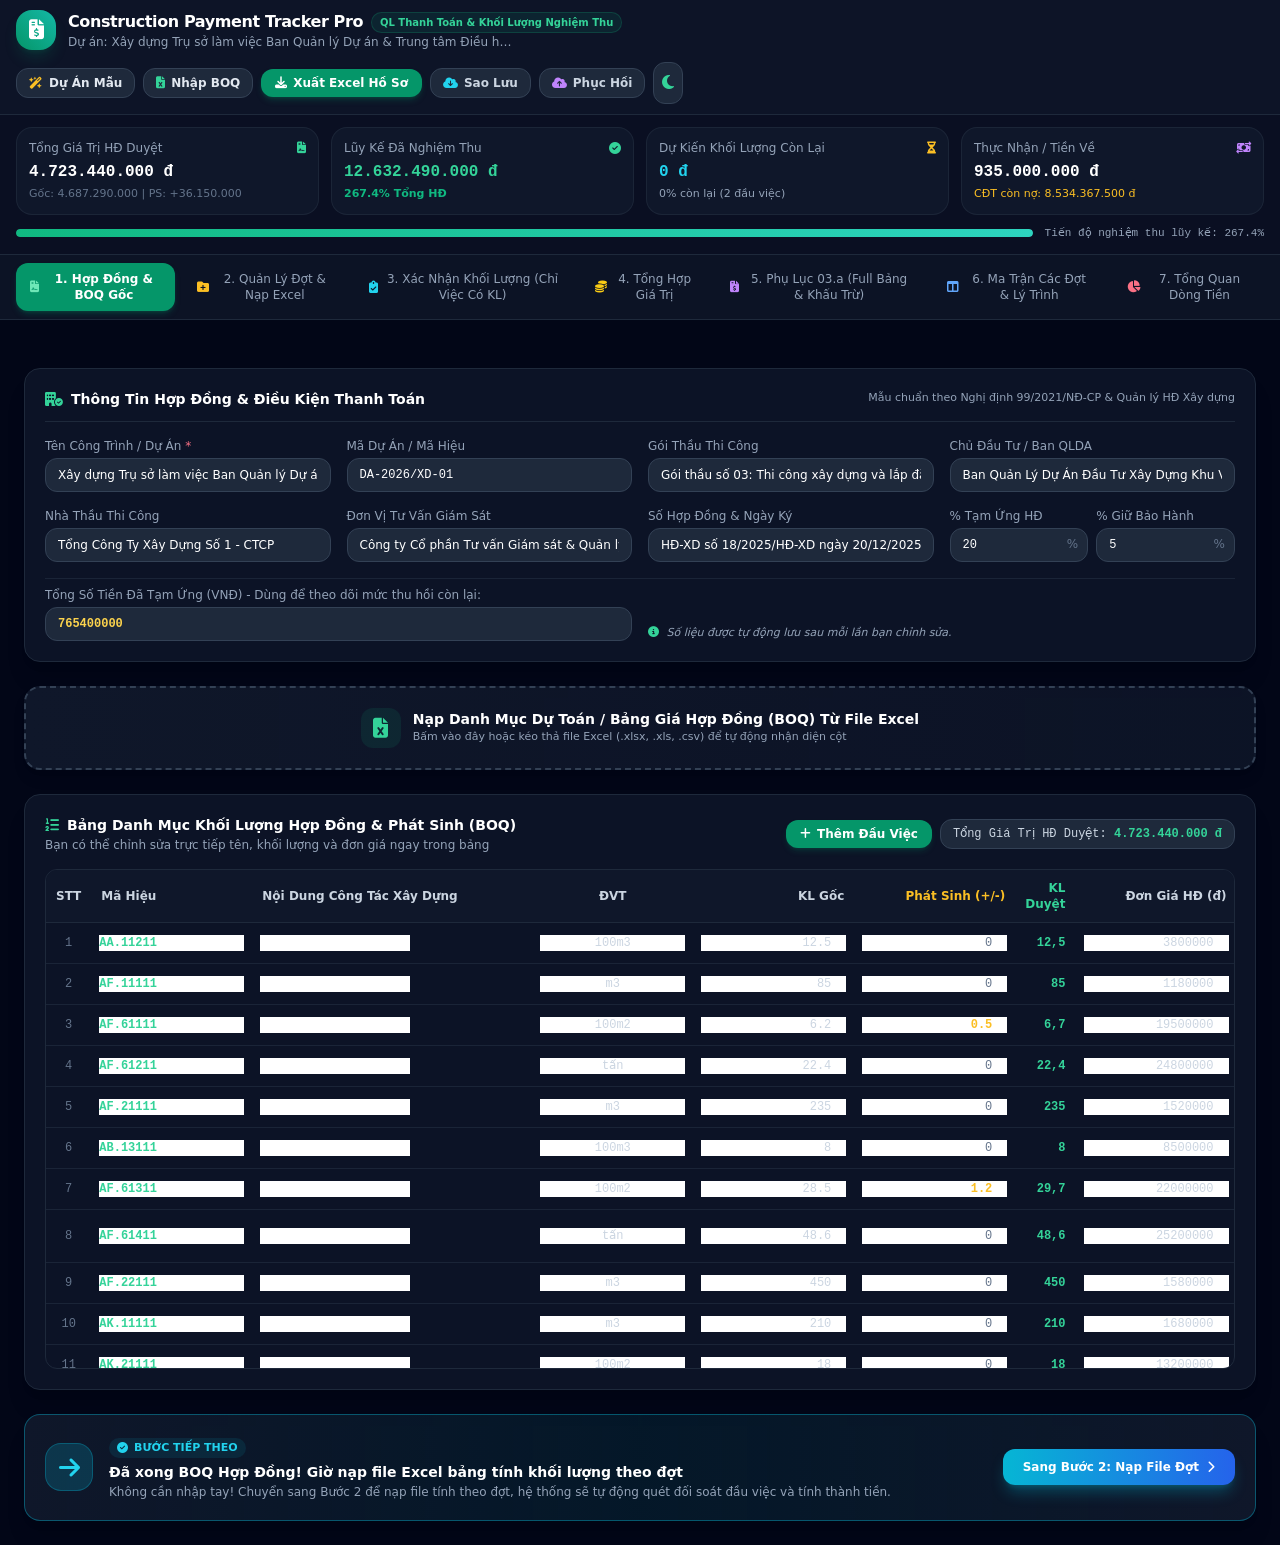
==== commit ba435330: "Them hop dropzone lon tai Tab 2 va nut chuyen tiep tu dong nap file khoi luong dot" ====
--- a/frontend/index.html
+++ b/frontend/index.html
@@ -354,11 +354,58 @@
         </div>
       </div>
 
+      <!-- BƯỚC TIẾP THEO BANNER (HƯỚNG DẪN NẠP FILE ĐỢT) -->
+      <div class="p-5 rounded-2xl bg-gradient-to-r from-slate-900 via-cyan-950/40 to-slate-900 border border-cyan-500/40 shadow-xl flex flex-col sm:flex-row items-center justify-between gap-4">
+        <div class="flex items-center gap-4">
+          <div class="w-12 h-12 rounded-2xl bg-cyan-500/20 text-cyan-400 flex items-center justify-center text-2xl border border-cyan-500/30 shrink-0">
+            <i class="fa-solid fa-arrow-right"></i>
+          </div>
+          <div>
+            <div class="inline-flex items-center gap-1.5 px-2 py-0.5 rounded-full bg-cyan-500/10 text-cyan-400 text-[11px] font-bold mb-1">
+              <i class="fa-solid fa-circle-check"></i> BƯỚC TIẾP THEO
+            </div>
+            <h4 class="text-sm font-bold text-white">Đã xong BOQ Hợp Đồng! Giờ nạp file Excel bảng tính khối lượng theo đợt</h4>
+            <p class="text-xs text-slate-400 mt-0.5">Không cần nhập tay! Chuyển sang Bước 2 để nạp file tính theo đợt, hệ thống sẽ tự động quét đối soát đầu việc và tính thành tiền.</p>
+          </div>
+        </div>
+        <button onclick="switchTab('tab-payment')" class="px-5 py-2.5 rounded-xl bg-gradient-to-r from-cyan-500 to-blue-600 hover:from-cyan-400 hover:to-blue-500 text-white font-bold text-xs shadow-lg shadow-cyan-500/30 transition flex items-center gap-2 whitespace-nowrap">
+          <span>Sang Bước 2: Nạp File Đợt</span>
+          <i class="fa-solid fa-chevron-right"></i>
+        </button>
+      </div>
+
     </section>
 
     <!-- ==================== TAB 2: QUẢN LÝ ĐỢT & NẠP KHỐI LƯỢNG EXCEL ==================== -->
     <section id="tab-payment" class="tab-content space-y-6 hidden">
       
+      <!-- BƯỚC 2: DROPZONE NẠP FILE EXCEL KHỐI LƯỢNG ĐỢT (LỚN & DỄ THẤY) -->
+      <input type="file" id="input-ms-dropzone" accept=".xlsx, .xls, .csv" class="hidden">
+      <label for="input-ms-dropzone" id="dropzone-ms-excel-card" class="block p-5 sm:p-6 rounded-2xl bg-gradient-to-r from-slate-900 via-cyan-950/40 to-slate-900 border-2 border-dashed border-cyan-500/50 hover:border-cyan-400 hover:bg-slate-900/90 transition shadow-2xl cursor-pointer group">
+        <div class="flex flex-col md:flex-row items-center justify-between gap-4">
+          <div class="flex items-center gap-4 text-center md:text-left pointer-events-none">
+            <div class="w-14 h-14 rounded-2xl bg-cyan-500/20 text-cyan-400 flex items-center justify-center text-2xl border border-cyan-500/30 shrink-0 group-hover:scale-110 transition">
+              <i class="fa-solid fa-file-excel"></i>
+            </div>
+            <div>
+              <div class="inline-flex items-center gap-2 px-2.5 py-0.5 rounded-full bg-emerald-500/10 text-emerald-400 text-[11px] font-bold border border-emerald-500/20 mb-1">
+                <i class="fa-solid fa-wand-magic-sparkles"></i> TỰ ĐỘNG KHỚP KHỐI LƯỢNG - KHÔNG CẦN NHẬP TAY
+              </div>
+              <h3 class="text-sm sm:text-base font-bold text-white group-hover:text-cyan-300 transition">BẤM VÀO ĐÂY ĐỂ CHỌN FILE EXCEL BẢNG TÍNH KHỐI LƯỢNG CỦA ĐỢT NÀY</h3>
+              <p class="text-xs text-slate-300 mt-1 max-w-2xl">
+                Bấm vào đây (hoặc kéo thả file Excel vào) để nạp bảng tính khối lượng đợt. Hệ thống sẽ tự động quét cột <strong>Mã việc / Tên việc</strong> để khớp với Hợp đồng và gán <strong>Khối lượng thi công đợt</strong>, sau đó tự động chuyển sang <strong>Tab Xác Nhận Khối Lượng</strong>!
+              </p>
+            </div>
+          </div>
+          <div class="shrink-0 pointer-events-none">
+            <div class="px-5 py-3 rounded-xl bg-cyan-600 group-hover:bg-cyan-500 text-white font-bold text-xs shadow-lg shadow-cyan-600/30 transition flex items-center gap-2">
+              <i class="fa-solid fa-cloud-arrow-up text-sm"></i>
+              <span>Chọn File Excel Đợt</span>
+            </div>
+          </div>
+        </div>
+      </label>
+
       <!-- Milestone Control Hub -->
       <div class="p-5 rounded-2xl bg-gradient-to-r from-slate-900 to-slate-900/90 border border-slate-800 shadow-xl space-y-4">
         <div class="flex flex-col sm:flex-row sm:items-center justify-between gap-3 border-b border-slate-800 pb-3">
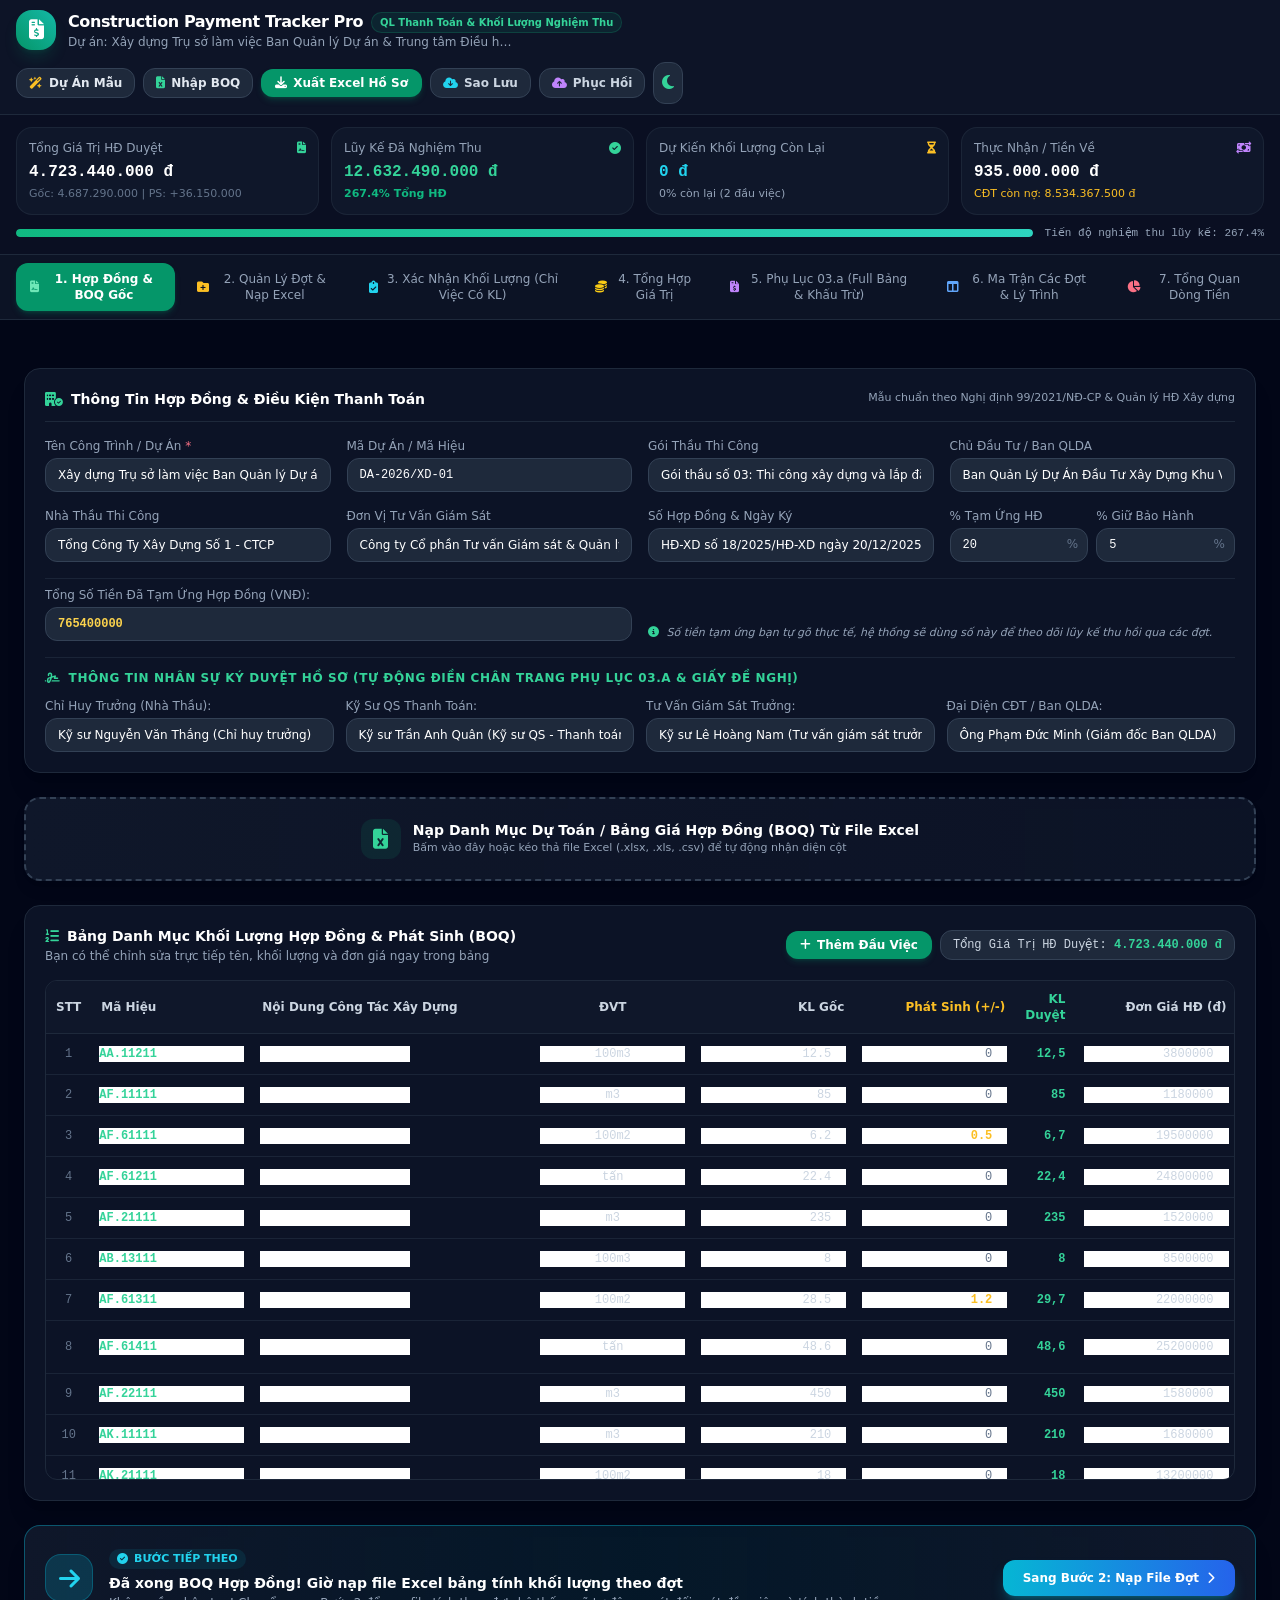
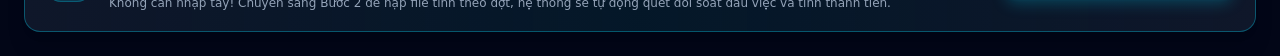
==== commit 355bf919: "Giu tron ven so thap phan, mo o nhap nhan su va tuy chon tam ung bao hanh linh hoat" ====
--- a/frontend/index.html
+++ b/frontend/index.html
@@ -284,13 +284,39 @@
 
         <div class="pt-2 border-t border-slate-800/80 grid grid-cols-1 md:grid-cols-2 gap-4 text-xs">
           <div>
-            <label class="block text-slate-400 mb-1">Tổng Số Tiền Đã Tạm Ứng (VNĐ) - Dùng để theo dõi mức thu hồi còn lại:</label>
-            <input type="number" id="proj-advance-amount" class="w-full bg-slate-800 border border-slate-700 rounded-xl px-3 py-2 text-amber-300 font-mono font-bold focus:outline-none focus:border-amber-500">
+            <label class="block text-slate-400 mb-1">Tổng Số Tiền Đã Tạm Ứng Hợp Đồng (VNĐ):</label>
+            <input type="number" id="proj-advance-amount" placeholder="0 (để trống nếu không tạm ứng)" class="w-full bg-slate-800 border border-slate-700 rounded-xl px-3 py-2 text-amber-300 font-mono font-bold focus:outline-none focus:border-amber-500">
           </div>
           <div class="flex items-end">
             <p class="text-[11px] text-slate-400 italic">
-              <i class="fa-solid fa-circle-info text-emerald-400 mr-1"></i> Số liệu được tự động lưu sau mỗi lần bạn chỉnh sửa.
+              <i class="fa-solid fa-circle-info text-emerald-400 mr-1"></i> Số tiền tạm ứng bạn tự gõ thực tế, hệ thống sẽ dùng số này để theo dõi lũy kế thu hồi qua các đợt.
             </p>
+          </div>
+        </div>
+
+        <!-- THÔNG TIN NHÂN SỰ KÝ DUYỆT HỒ SƠ -->
+        <div class="pt-3 border-t border-slate-800/80 space-y-3">
+          <div class="flex items-center gap-2 text-xs font-bold text-emerald-400 uppercase tracking-wider">
+            <i class="fa-solid fa-signature"></i>
+            <span>Thông Tin Nhân Sự Ký Duyệt Hồ Sơ (Tự Động Điền Chân Trang Phụ Lục 03.a & Giấy Đề Nghị)</span>
+          </div>
+          <div class="grid grid-cols-1 sm:grid-cols-2 lg:grid-cols-4 gap-3 text-xs">
+            <div>
+              <label class="block text-slate-400 mb-1">Chỉ Huy Trưởng (Nhà Thầu):</label>
+              <input type="text" id="proj-commander" placeholder="VD: Kỹ sư Nguyễn Văn A" class="w-full bg-slate-800 border border-slate-700 rounded-xl px-3 py-2 text-white font-medium focus:outline-none focus:border-emerald-500">
+            </div>
+            <div>
+              <label class="block text-slate-400 mb-1">Kỹ Sư QS Thanh Toán:</label>
+              <input type="text" id="proj-qs-engineer" placeholder="VD: Kỹ sư Trần Văn B" class="w-full bg-slate-800 border border-slate-700 rounded-xl px-3 py-2 text-white font-medium focus:outline-none focus:border-emerald-500">
+            </div>
+            <div>
+              <label class="block text-slate-400 mb-1">Tư Vấn Giám Sát Trưởng:</label>
+              <input type="text" id="proj-supervision-chief" placeholder="VD: Kỹ sư Lê Văn C" class="w-full bg-slate-800 border border-slate-700 rounded-xl px-3 py-2 text-white font-medium focus:outline-none focus:border-emerald-500">
+            </div>
+            <div>
+              <label class="block text-slate-400 mb-1">Đại Diện CĐT / Ban QLDA:</label>
+              <input type="text" id="proj-investor-rep" placeholder="VD: Ông Phạm Văn D (Giám đốc)" class="w-full bg-slate-800 border border-slate-700 rounded-xl px-3 py-2 text-white font-medium focus:outline-none focus:border-emerald-500">
+            </div>
           </div>
         </div>
       </div>
@@ -545,24 +571,33 @@
               <div id="sum-period-gross" class="text-sm font-bold text-white font-mono">0 đ</div>
             </div>
 
-            <div class="p-3 rounded-xl bg-slate-900/80 border border-slate-800">
-              <div class="flex items-center justify-between mb-1">
-                <span class="text-slate-400">2. Thu Hồi Tạm Ứng:</span>
+            <div class="p-3 rounded-xl bg-slate-900/80 border border-slate-800 space-y-1">
+              <div class="flex items-center justify-between">
+                <span class="text-slate-400 font-medium">2. Thu Hồi Tạm Ứng:</span>
                 <div class="flex items-center gap-1">
-                  <input type="number" id="ms-adv-rate" class="w-10 bg-slate-800 border border-slate-700 rounded px-1 text-center text-amber-400 font-mono text-[11px]" value="20">%
+                  <input type="number" id="ms-adv-rate" class="w-10 bg-slate-800 border border-slate-700 rounded px-1 text-center text-amber-400 font-mono text-[11px]" value="20" title="% Thu hồi">%
                 </div>
               </div>
               <div id="sum-period-advance" class="text-sm font-bold text-amber-400 font-mono">0 đ</div>
-            </div>
-
-            <div class="p-3 rounded-xl bg-slate-900/80 border border-slate-800">
-              <div class="flex items-center justify-between mb-1">
-                <span class="text-slate-400">3. Giữ Bảo Hành:</span>
+              <div class="pt-1 border-t border-slate-800 flex items-center justify-between text-[11px]">
+                <span class="text-slate-500">Hoặc gõ tiền (đ):</span>
+                <input type="number" id="ms-custom-advance" placeholder="Gõ tiền trực tiếp" class="w-24 bg-slate-950 border border-slate-700 rounded px-1.5 py-0.5 text-right font-mono text-amber-300 text-[11px]">
+              </div>
+            </div>
+
+            <div class="p-3 rounded-xl bg-slate-900/80 border border-slate-800 space-y-1">
+              <div class="flex items-center justify-between">
+                <span class="text-slate-400 font-medium">3. Giữ Bảo Hành:</span>
                 <div class="flex items-center gap-1">
-                  <input type="number" id="ms-ret-rate" class="w-10 bg-slate-800 border border-slate-700 rounded px-1 text-center text-cyan-400 font-mono text-[11px]" value="5">%
+                  <input type="number" id="ms-ret-rate" class="w-10 bg-slate-800 border border-slate-700 rounded px-1 text-center text-cyan-400 font-mono text-[11px]" value="5" title="% Bảo hành">%
                 </div>
               </div>
               <div id="sum-period-retention" class="text-sm font-bold text-cyan-400 font-mono">0 đ</div>
+              <div class="pt-1 border-t border-slate-800 flex items-center justify-end">
+                <button type="button" id="btn-toggle-zero-retention" class="px-2 py-0.5 rounded bg-slate-800 hover:bg-cyan-900/40 text-cyan-300 border border-slate-700 text-[10px] transition" title="Bấm để bỏ hẳn bảo hành (dùng bảo lãnh ngân hàng 0%)">
+                  <i class="fa-solid fa-shield-halved mr-0.5"></i> Bảo lãnh NH (0%)
+                </button>
+              </div>
             </div>
 
             <div class="p-3 rounded-xl bg-slate-900/80 border border-slate-800">
